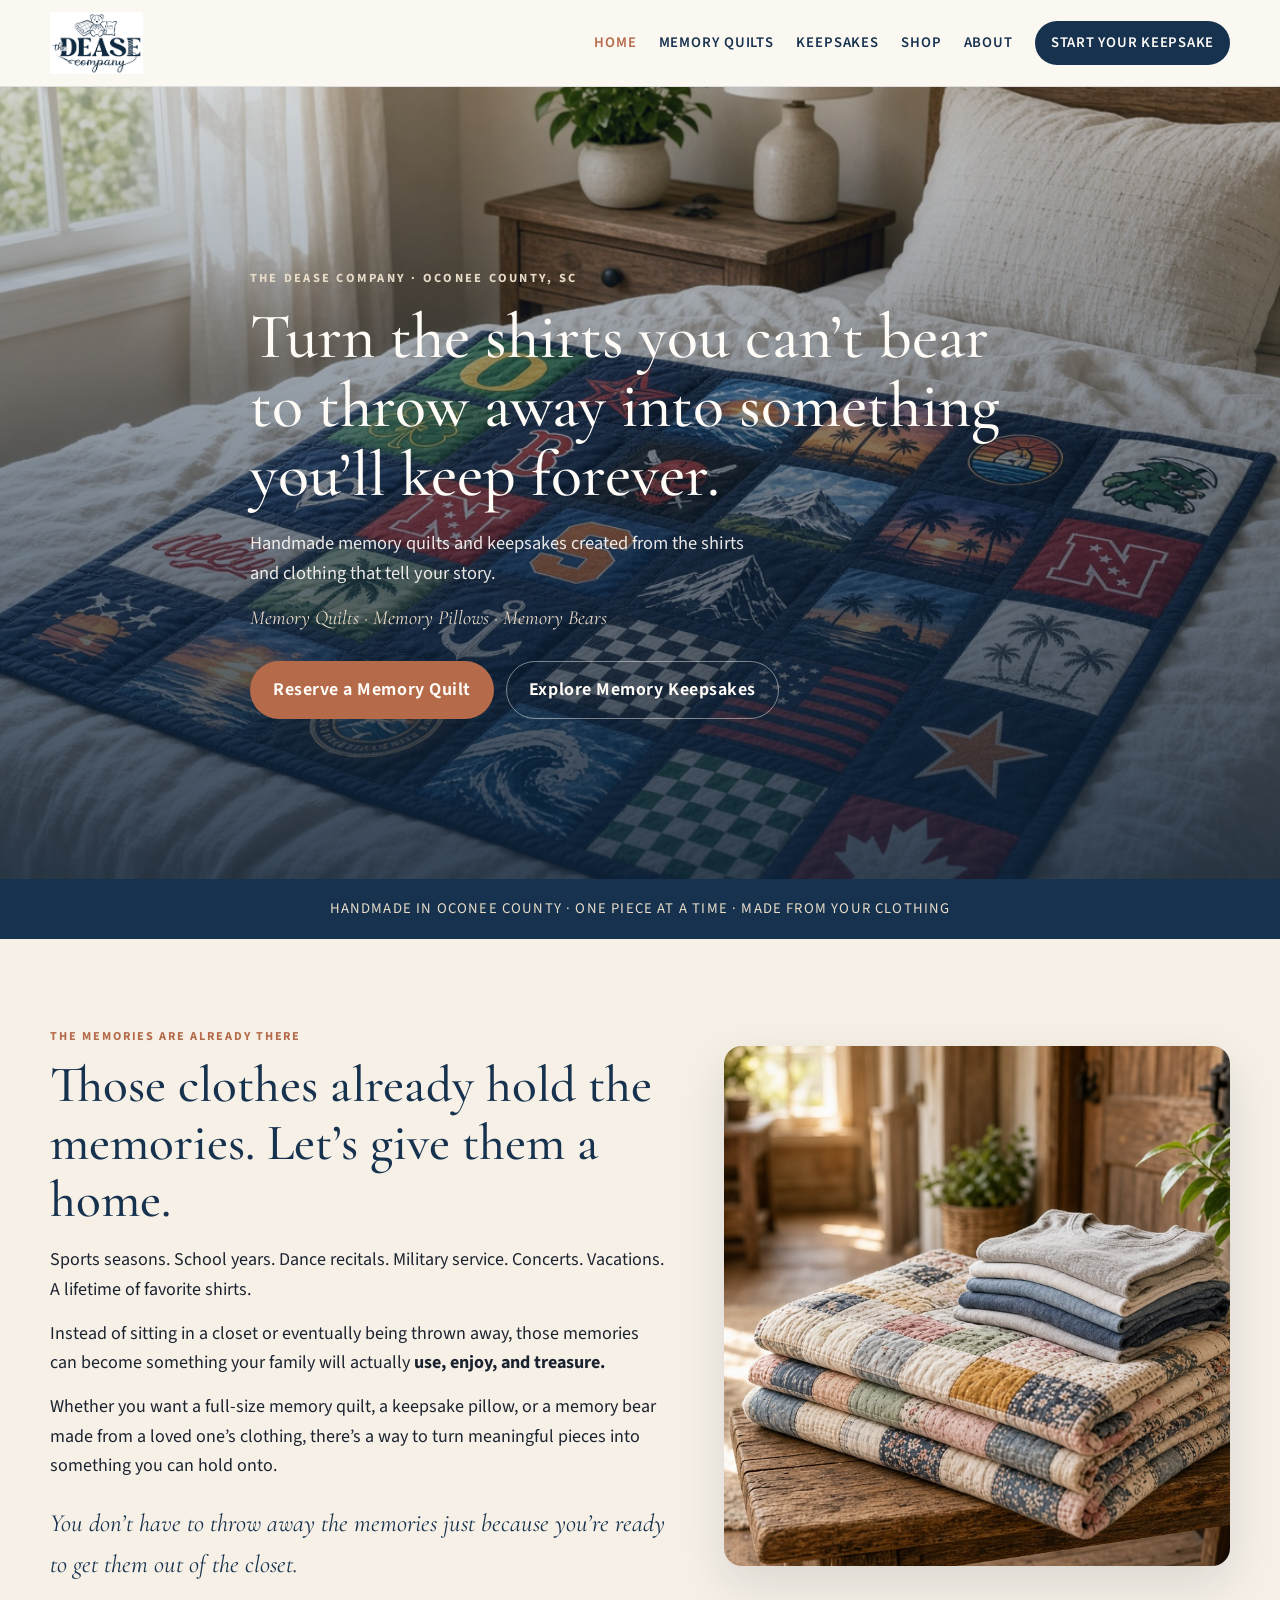
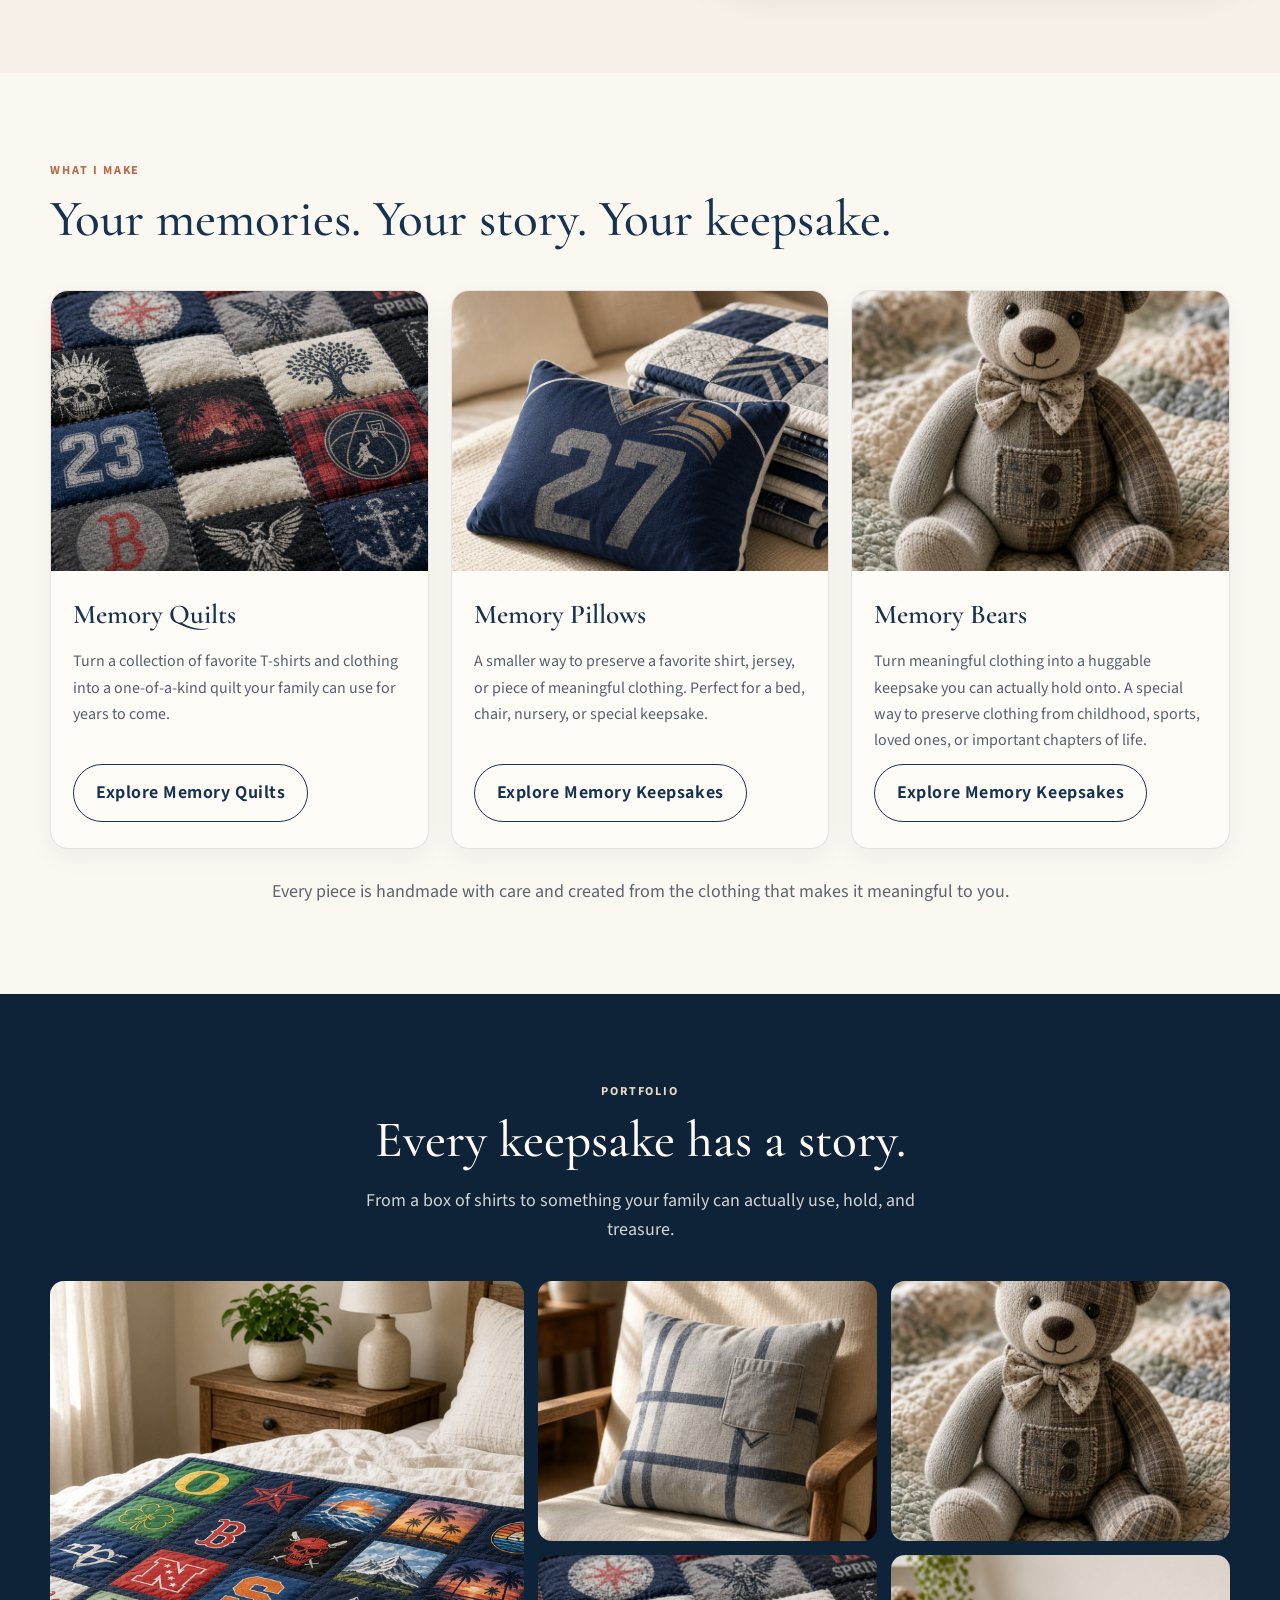
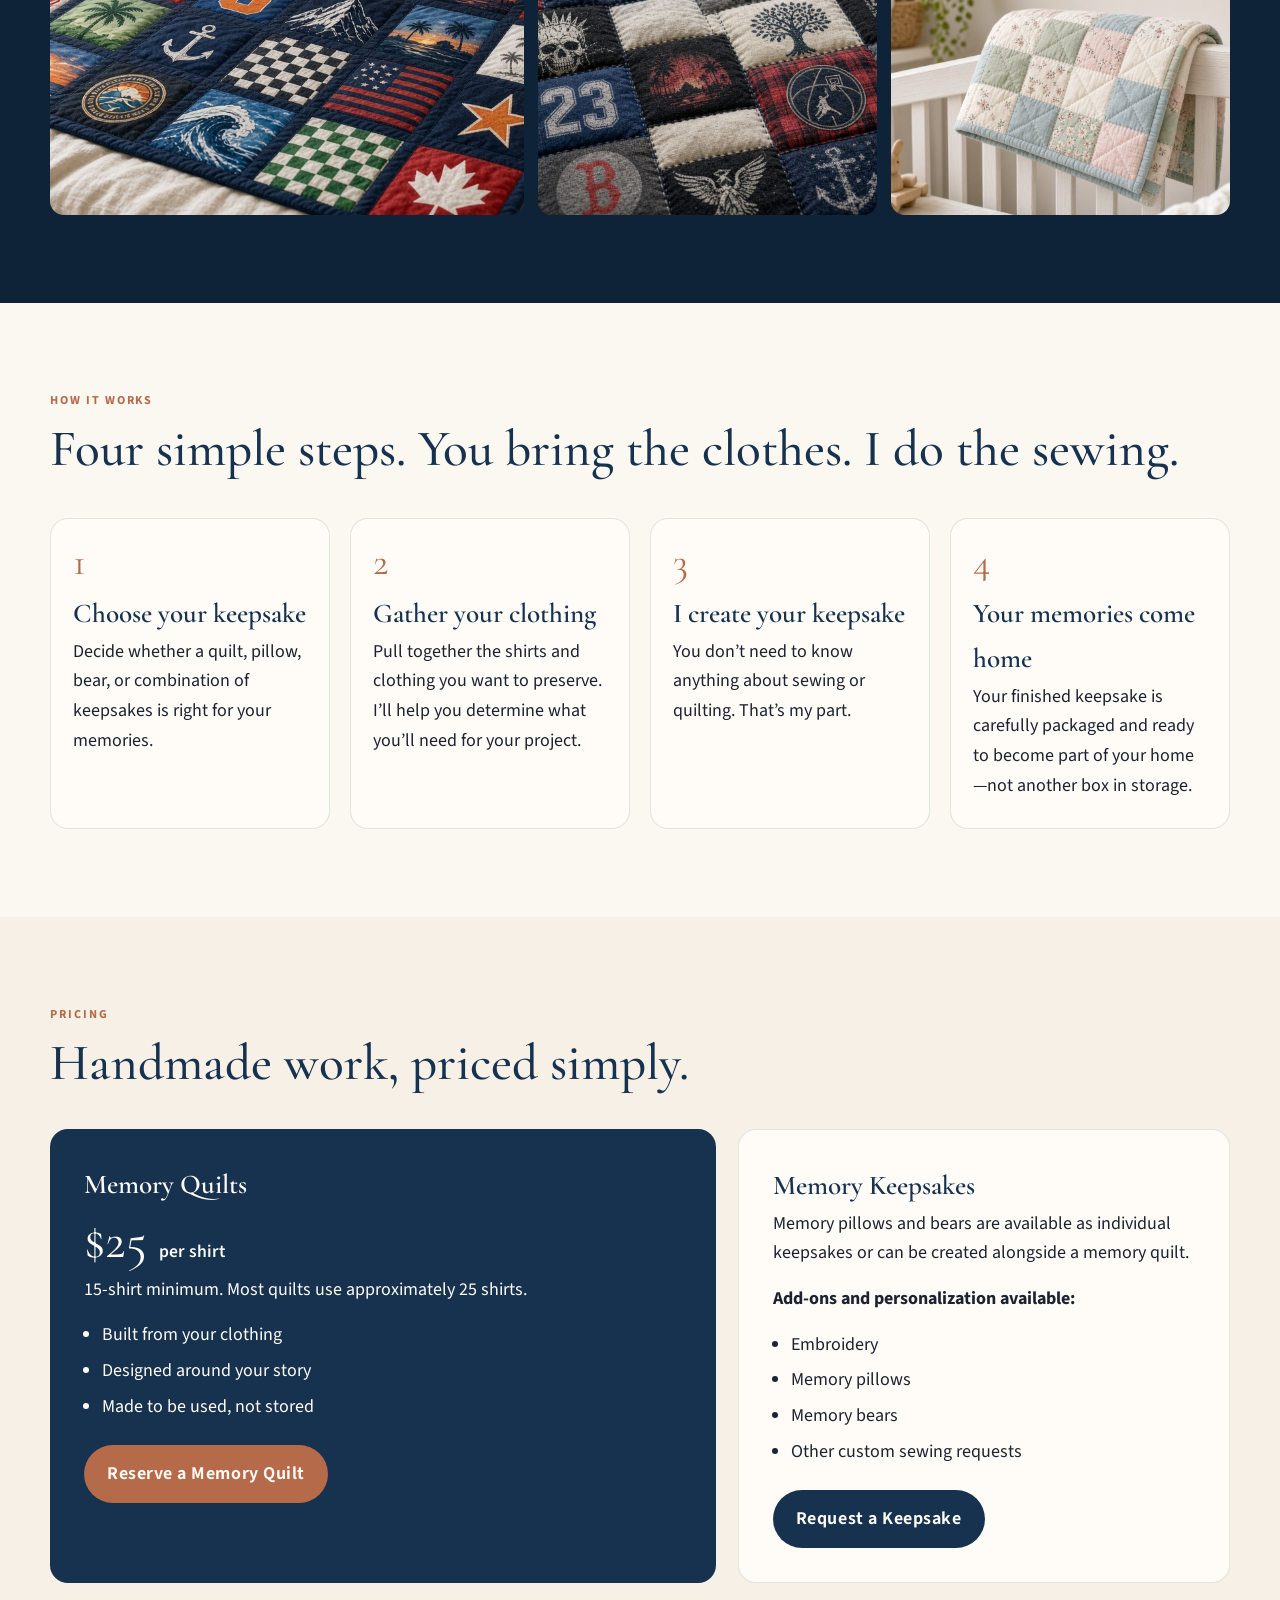
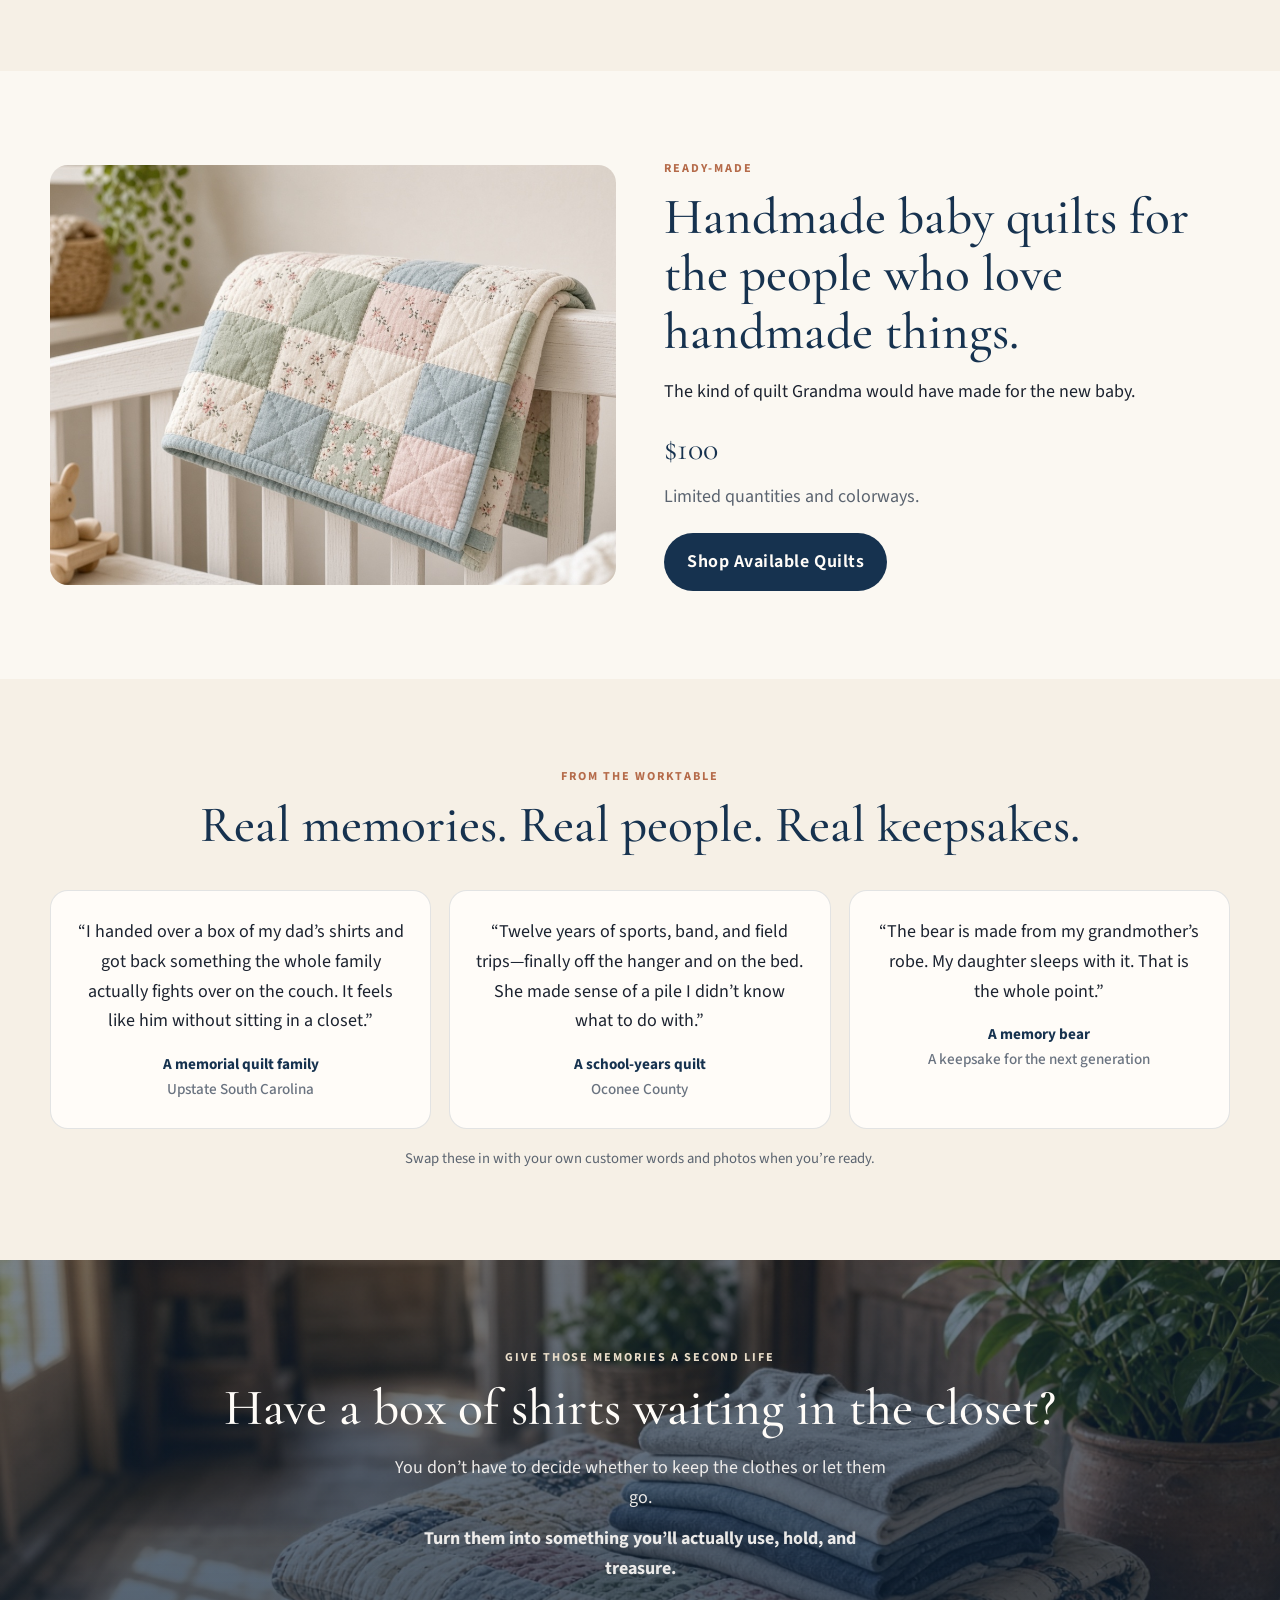
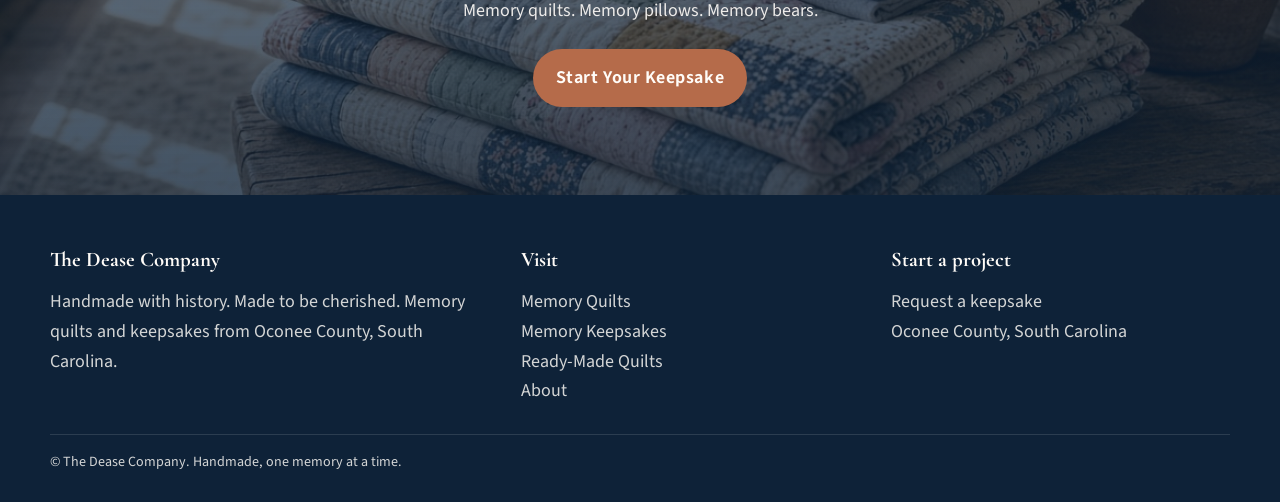
==== the-dease-company/index.html @ 39f9796c "Add files via upload Initial Deployment" ====
<!DOCTYPE html>
<html lang="en">
<head>
  <meta charset="UTF-8">
  <meta name="viewport" content="width=device-width, initial-scale=1.0">
  <title>The Dease Company | Handmade Memory Quilts & Keepsakes</title>
  <meta name="description" content="Handmade memory quilts, pillows, and bears created from the shirts and clothing that tell your story. Oconee County, South Carolina.">
  <link rel="preconnect" href="https://fonts.googleapis.com">
  <link rel="preconnect" href="https://fonts.gstatic.com" crossorigin>
  <link href="https://fonts.googleapis.com/css2?family=Cormorant+Garamond:ital,wght@0,500;0,600;0,700;1,500;1,600&family=Great+Vibes&family=Source+Sans+3:wght@400;500;600;700&display=swap" rel="stylesheet">
  <link rel="stylesheet" href="css/styles.css">
</head>
<body>
  <header class="site-header">
    <div class="header-inner">
      <a class="brand" href="index.html"><img src="images/logo.jpg" alt="The Dease Company"></a>
      <button class="menu-btn" aria-expanded="false" aria-label="Open menu">Menu</button>
      <nav class="nav">
        <a class="active" href="index.html">Home</a>
        <a href="quilts.html">Memory Quilts</a>
        <a href="keepsakes.html">Keepsakes</a>
        <a href="shop.html">Shop</a>
        <a href="about.html">About</a>
        <a class="cta" href="contact.html">Start Your Keepsake</a>
      </nav>
    </div>
  </header>

  <section class="hero">
    <img class="bg" src="images/hero-quilt.jpg" alt="Handmade t-shirt memory quilt on a bed">
    <div class="hero-copy">
      <span class="eyebrow">The Dease Company · Oconee County, SC</span>
      <h1>Turn the shirts you can’t bear to throw away into something you’ll keep forever.</h1>
      <p class="lede">Handmade memory quilts and keepsakes created from the shirts and clothing that tell your story.</p>
      <p class="hero-products">Memory Quilts · Memory Pillows · Memory Bears</p>
      <div class="actions">
        <a class="btn btn-primary" href="quilts.html">Reserve a Memory Quilt</a>
        <a class="btn btn-ghost" href="keepsakes.html">Explore Memory Keepsakes</a>
      </div>
    </div>
  </section>

  <div class="handmade-bar">Handmade in Oconee County · One piece at a time · Made from your clothing</div>

  <section class="hook">
    <div class="wrap hook-grid">
      <div>
        <p class="section-kicker">The memories are already there</p>
        <h2>Those clothes already hold the memories. Let’s give them a home.</h2>
        <p>Sports seasons. School years. Dance recitals. Military service. Concerts. Vacations. A lifetime of favorite shirts.</p>
        <p style="margin-top:14px">Instead of sitting in a closet or eventually being thrown away, those memories can become something your family will actually <strong>use, enjoy, and treasure.</strong></p>
        <p style="margin-top:14px">Whether you want a full-size memory quilt, a keepsake pillow, or a memory bear made from a loved one’s clothing, there’s a way to turn meaningful pieces into something you can hold onto.</p>
        <p class="pull">You don’t have to throw away the memories just because you’re ready to get them out of the closet.</p>
      </div>
      <img src="images/folded-quilts.jpg" alt="Folded handmade quilts with a stack of shirts">
    </div>
  </section>

  <section>
    <div class="wrap">
      <p class="section-kicker">What I make</p>
      <h2>Your memories. Your story. Your keepsake.</h2>
      <div class="products-grid">
        <article class="card">
          <img src="images/quilt-detail.jpg" alt="Close-up of a t-shirt memory quilt">
          <div class="card-body">
            <h3>Memory Quilts</h3>
            <p>Turn a collection of favorite T-shirts and clothing into a one-of-a-kind quilt your family can use for years to come.</p>
            <a class="btn btn-outline" href="quilts.html">Explore Memory Quilts</a>
          </div>
        </article>
        <article class="card">
          <img src="images/jersey-pillow.jpg" alt="Memory pillow made from a jersey">
          <div class="card-body">
            <h3>Memory Pillows</h3>
            <p>A smaller way to preserve a favorite shirt, jersey, or piece of meaningful clothing. Perfect for a bed, chair, nursery, or special keepsake.</p>
            <a class="btn btn-outline" href="keepsakes.html">Explore Memory Keepsakes</a>
          </div>
        </article>
        <article class="card">
          <img src="images/bear.jpg" alt="Handmade memory bear">
          <div class="card-body">
            <h3>Memory Bears</h3>
            <p>Turn meaningful clothing into a huggable keepsake you can actually hold onto. A special way to preserve clothing from childhood, sports, loved ones, or important chapters of life.</p>
            <a class="btn btn-outline" href="keepsakes.html">Explore Memory Keepsakes</a>
          </div>
        </article>
      </div>
      <p class="center muted" style="margin-top:28px">Every piece is handmade with care and created from the clothing that makes it meaningful to you.</p>
    </div>
  </section>

  <section class="portfolio">
    <div class="wrap center">
      <p class="section-kicker">Portfolio</p>
      <h2>Every keepsake has a story.</h2>
      <p class="narrow" style="color:rgba(255,252,248,.82)">From a box of shirts to something your family can actually use, hold, and treasure.</p>
      <div class="masonry">
        <img class="wide" src="images/hero-quilt.jpg" alt="Finished memory quilt">
        <img src="images/pillow.jpg" alt="Memory pillow on a chair">
        <img src="images/bear.jpg" alt="Memory bear">
        <img src="images/quilt-detail.jpg" alt="Quilt stitching detail">
        <img src="images/baby-quilt.jpg" alt="Handmade baby quilt">
      </div>
    </div>
  </section>

  <section>
    <div class="wrap">
      <p class="section-kicker">How it works</p>
      <h2>Four simple steps. You bring the clothes. I do the sewing.</h2>
      <div class="steps">
        <div class="step">
          <div class="step-num">1</div>
          <h3>Choose your keepsake</h3>
          <p>Decide whether a quilt, pillow, bear, or combination of keepsakes is right for your memories.</p>
        </div>
        <div class="step">
          <div class="step-num">2</div>
          <h3>Gather your clothing</h3>
          <p>Pull together the shirts and clothing you want to preserve. I’ll help you determine what you’ll need for your project.</p>
        </div>
        <div class="step">
          <div class="step-num">3</div>
          <h3>I create your keepsake</h3>
          <p>You don’t need to know anything about sewing or quilting. That’s my part.</p>
        </div>
        <div class="step">
          <div class="step-num">4</div>
          <h3>Your memories come home</h3>
          <p>Your finished keepsake is carefully packaged and ready to become part of your home—not another box in storage.</p>
        </div>
      </div>
    </div>
  </section>

  <section class="pricing">
    <div class="wrap">
      <p class="section-kicker">Pricing</p>
      <h2>Handmade work, priced simply.</h2>
      <div class="price-grid">
        <article class="price-card featured">
          <h3>Memory Quilts</h3>
          <p class="amount">$25 <span>per shirt</span></p>
          <p>15-shirt minimum. Most quilts use approximately 25 shirts.</p>
          <ul>
            <li>Built from your clothing</li>
            <li>Designed around your story</li>
            <li>Made to be used, not stored</li>
          </ul>
          <a class="btn btn-primary" href="contact.html">Reserve a Memory Quilt</a>
        </article>
        <article class="price-card">
          <h3>Memory Keepsakes</h3>
          <p>Memory pillows and bears are available as individual keepsakes or can be created alongside a memory quilt.</p>
          <p style="margin-top:16px"><strong>Add-ons and personalization available:</strong></p>
          <ul>
            <li>Embroidery</li>
            <li>Memory pillows</li>
            <li>Memory bears</li>
            <li>Other custom sewing requests</li>
          </ul>
          <a class="btn btn-navy" href="contact.html">Request a Keepsake</a>
        </article>
      </div>
    </div>
  </section>

  <section>
    <div class="wrap shop-teaser">
      <img src="images/baby-quilt.jpg" alt="Ready-made handmade baby quilt">
      <div>
        <p class="section-kicker">Ready-made</p>
        <h2>Handmade baby quilts for the people who love handmade things.</h2>
        <p>The kind of quilt Grandma would have made for the new baby.</p>
        <p class="price-tag" style="margin:16px 0 6px">$100</p>
        <p class="muted">Limited quantities and colorways.</p>
        <div class="actions" style="margin-top:22px">
          <a class="btn btn-navy" href="shop.html">Shop Available Quilts</a>
        </div>
      </div>
    </div>
  </section>

  <section class="hook">
    <div class="wrap center">
      <p class="section-kicker">From the worktable</p>
      <h2>Real memories. Real people. Real keepsakes.</h2>
      <div class="quotes">
        <blockquote class="quote">
          <p>“I handed over a box of my dad’s shirts and got back something the whole family actually fights over on the couch. It feels like him without sitting in a closet.”</p>
          <div class="who">A memorial quilt family<span>Upstate South Carolina</span></div>
        </blockquote>
        <blockquote class="quote">
          <p>“Twelve years of sports, band, and field trips—finally off the hanger and on the bed. She made sense of a pile I didn’t know what to do with.”</p>
          <div class="who">A school-years quilt<span>Oconee County</span></div>
        </blockquote>
        <blockquote class="quote">
          <p>“The bear is made from my grandmother’s robe. My daughter sleeps with it. That is the whole point.”</p>
          <div class="who">A memory bear<span>A keepsake for the next generation</span></div>
        </blockquote>
      </div>
      <p class="muted" style="margin-top:18px;font-size:0.92rem">Swap these in with your own customer words and photos when you’re ready.</p>
    </div>
  </section>

  <section class="final-cta">
    <div class="wrap">
      <p class="section-kicker" style="color:var(--sand)">Give those memories a second life</p>
      <h2>Have a box of shirts waiting in the closet?</h2>
      <p>You don’t have to decide whether to keep the clothes or let them go.</p>
      <p><strong>Turn them into something you’ll actually use, hold, and treasure.</strong></p>
      <p>Memory quilts. Memory pillows. Memory bears.</p>
      <div class="actions" style="justify-content:center;margin-top:24px">
        <a class="btn btn-primary" href="contact.html">Start Your Keepsake</a>
      </div>
    </div>
  </section>

  <footer class="site-footer">
    <div class="wrap footer-grid">
      <div>
        <h4>The Dease Company</h4>
        <p>Handmade with history. Made to be cherished. Memory quilts and keepsakes from Oconee County, South Carolina.</p>
      </div>
      <div>
        <h4>Visit</h4>
        <p><a href="quilts.html">Memory Quilts</a><br>
        <a href="keepsakes.html">Memory Keepsakes</a><br>
        <a href="shop.html">Ready-Made Quilts</a><br>
        <a href="about.html">About</a></p>
      </div>
      <div>
        <h4>Start a project</h4>
        <p><a href="contact.html">Request a keepsake</a><br>Oconee County, South Carolina</p>
      </div>
    </div>
    <div class="wrap legal">© The Dease Company. Handmade, one memory at a time.</div>
  </footer>
  <script src="js/main.js"></script>
</body>
</html>
---- the-dease-company/css/styles.css ----
:root {
  --navy: #16324f;
  --navy-deep: #0e2238;
  --navy-soft: #2a4a6b;
  --ink: #1c2330;
  --cream: #f6f0e6;
  --paper: #fbf8f2;
  --white: #fffcf8;
  --sand: #e8dcc8;
  --clay: #b56b4a;
  --clay-deep: #8f4e34;
  --sage: #6d7f6a;
  --line: rgba(22, 50, 79, 0.12);
  --shadow: 0 18px 50px rgba(14, 34, 56, 0.12);
  --radius: 18px;
  --max: 1180px;
  --header: 86px;
}

* { box-sizing: border-box; margin: 0; padding: 0; }
html { scroll-behavior: smooth; }
body {
  font-family: "Source Sans 3", "Segoe UI", sans-serif;
  color: var(--ink);
  background: var(--paper);
  line-height: 1.65;
  font-size: 18px;
}
img { max-width: 100%; display: block; }
a { color: inherit; text-decoration: none; }
button, input, select, textarea { font: inherit; }

.serif { font-family: "Cormorant Garamond", Georgia, serif; }
.script { font-family: "Great Vibes", cursive; }

.wrap {
  width: min(var(--max), calc(100% - 40px));
  margin-inline: auto;
}

/* Header */
.site-header {
  position: sticky;
  top: 0;
  z-index: 40;
  background: rgba(251, 248, 242, 0.92);
  backdrop-filter: blur(16px);
  border-bottom: 1px solid var(--line);
}
.header-inner {
  width: min(var(--max), calc(100% - 40px));
  margin-inline: auto;
  min-height: var(--header);
  display: flex;
  align-items: center;
  justify-content: space-between;
  gap: 24px;
}
.brand {
  display: flex;
  align-items: center;
  gap: 10px;
  flex-shrink: 0;
}
.brand img {
  height: 62px;
  width: auto;
}
.nav {
  display: flex;
  align-items: center;
  gap: 22px;
}
.nav a {
  font-size: 0.92rem;
  letter-spacing: 0.06em;
  text-transform: uppercase;
  color: var(--navy);
  font-weight: 600;
}
.nav a:hover, .nav a.active { color: var(--clay); }
.nav .cta {
  background: var(--navy);
  color: var(--white) !important;
  padding: 10px 16px;
  border-radius: 999px;
  letter-spacing: 0.05em;
}
.nav .cta:hover { background: var(--clay-deep); color: var(--white) !important; }
.menu-btn {
  display: none;
  background: none;
  border: 1px solid var(--line);
  border-radius: 10px;
  padding: 8px 10px;
  color: var(--navy);
}

/* Hero */
.hero {
  position: relative;
  min-height: min(88vh, 860px);
  display: grid;
  place-items: end stretch;
  overflow: hidden;
  background: var(--navy-deep);
}
.hero img.bg {
  position: absolute;
  inset: 0;
  width: 100%;
  height: 100%;
  object-fit: cover;
  object-position: center 60%;
}
.hero::after {
  content: "";
  position: absolute;
  inset: 0;
  background:
    linear-gradient(180deg, rgba(14,34,56,0.18) 0%, rgba(14,34,56,0.55) 55%, rgba(14,34,56,0.82) 100%);
}
.hero-copy {
  position: relative;
  z-index: 2;
  width: min(var(--max), calc(100% - 40px));
  margin: 0 auto 72px;
  color: var(--white);
  max-width: 780px;
}
.eyebrow {
  display: inline-block;
  letter-spacing: 0.18em;
  text-transform: uppercase;
  font-size: 0.78rem;
  font-weight: 700;
  color: var(--sand);
  margin-bottom: 14px;
}
.hero h1 {
  font-family: "Cormorant Garamond", Georgia, serif;
  font-weight: 500;
  font-size: clamp(2.4rem, 5vw, 4.4rem);
  line-height: 1.08;
  margin-bottom: 18px;
}
.hero p.lede {
  font-size: 1.15rem;
  max-width: 56ch;
  color: rgba(255,252,248,0.9);
  margin-bottom: 14px;
}
.hero-products {
  font-family: "Cormorant Garamond", Georgia, serif;
  font-style: italic;
  font-size: 1.25rem;
  margin: 10px 0 26px;
  color: var(--sand);
}
.actions { display: flex; flex-wrap: wrap; gap: 12px; }

.btn {
  display: inline-flex;
  align-items: center;
  justify-content: center;
  gap: 8px;
  padding: 13px 22px;
  border-radius: 999px;
  border: 1px solid transparent;
  font-weight: 650;
  letter-spacing: 0.03em;
  cursor: pointer;
  transition: 0.2s ease;
}
.btn-primary { background: var(--clay); color: var(--white); }
.btn-primary:hover { background: var(--clay-deep); }
.btn-ghost {
  background: transparent;
  color: var(--white);
  border-color: rgba(255,252,248,0.45);
}
.btn-ghost:hover { background: rgba(255,252,248,0.1); }
.btn-navy { background: var(--navy); color: var(--white); }
.btn-navy:hover { background: var(--navy-deep); }
.btn-outline {
  background: transparent;
  color: var(--navy);
  border-color: var(--navy);
}
.btn-outline:hover { background: var(--navy); color: var(--white); }

/* Sections */
section { padding: 88px 0; }
.section-kicker {
  letter-spacing: 0.16em;
  text-transform: uppercase;
  font-size: 0.76rem;
  font-weight: 700;
  color: var(--clay);
  margin-bottom: 10px;
}
h2 {
  font-family: "Cormorant Garamond", Georgia, serif;
  font-size: clamp(2rem, 4vw, 3.2rem);
  font-weight: 500;
  line-height: 1.12;
  color: var(--navy);
  margin-bottom: 16px;
}
h3 {
  font-family: "Cormorant Garamond", Georgia, serif;
  font-size: 1.7rem;
  font-weight: 600;
  color: var(--navy);
}
.muted { color: #5b6470; }
.center { text-align: center; }
.center p, .center h2 { margin-inline: auto; }
.narrow { max-width: 68ch; }

.hook {
  background: var(--cream);
}
.hook-grid {
  display: grid;
  grid-template-columns: 1.1fr 0.9fr;
  gap: 56px;
  align-items: center;
}
.hook img {
  width: 100%;
  height: 520px;
  object-fit: cover;
  border-radius: var(--radius);
  box-shadow: var(--shadow);
}
.pull {
  font-family: "Cormorant Garamond", Georgia, serif;
  font-size: 1.55rem;
  font-style: italic;
  color: var(--navy);
  margin-top: 22px;
}

/* Product cards */
.products-grid {
  display: grid;
  grid-template-columns: repeat(3, 1fr);
  gap: 22px;
  margin-top: 42px;
}
.card {
  background: var(--white);
  border: 1px solid var(--line);
  border-radius: var(--radius);
  overflow: hidden;
  box-shadow: 0 8px 24px rgba(14,34,56,0.05);
  display: flex;
  flex-direction: column;
}
.card img {
  width: 100%;
  height: 280px;
  object-fit: cover;
}
.card-body { padding: 22px 22px 26px; display: flex; flex-direction: column; gap: 10px; flex: 1; }
.card-body p { color: #53606e; font-size: 1rem; }
.card-body .btn { margin-top: auto; align-self: flex-start; }

/* Portfolio */
.portfolio { background: var(--navy-deep); color: var(--white); }
.portfolio h2, .portfolio .section-kicker { color: var(--sand); }
.portfolio h2 { color: var(--white); }
.masonry {
  display: grid;
  grid-template-columns: 1.4fr 1fr 1fr;
  grid-template-rows: 260px 260px;
  gap: 14px;
  margin-top: 36px;
}
.masonry img {
  width: 100%;
  height: 100%;
  object-fit: cover;
  border-radius: 14px;
}
.masonry .wide { grid-row: 1 / span 2; }

/* How it works */
.steps {
  display: grid;
  grid-template-columns: repeat(4, 1fr);
  gap: 20px;
  margin-top: 40px;
}
.step {
  padding: 24px 22px 28px;
  background: var(--white);
  border-radius: var(--radius);
  border: 1px solid var(--line);
}
.step-num {
  font-family: "Cormorant Garamond", Georgia, serif;
  font-size: 2.4rem;
  color: var(--clay);
  line-height: 1;
  margin-bottom: 10px;
}

/* Pricing */
.pricing { background: var(--cream); }
.price-grid {
  display: grid;
  grid-template-columns: 1.15fr 0.85fr;
  gap: 22px;
  margin-top: 36px;
}
.price-card {
  background: var(--white);
  border-radius: var(--radius);
  padding: 34px;
  border: 1px solid var(--line);
}
.price-card.featured {
  background: var(--navy);
  color: var(--white);
  border: none;
}
.price-card.featured h3, .price-card.featured .amount { color: var(--white); }
.amount {
  font-family: "Cormorant Garamond", Georgia, serif;
  font-size: 3.2rem;
  color: var(--navy);
  line-height: 1;
  margin: 8px 0;
}
.amount span { font-size: 1.1rem; font-family: "Source Sans 3", sans-serif; font-weight: 600; }
.price-card ul { margin: 16px 0 24px; padding-left: 18px; color: inherit; }
.price-card li { margin: 6px 0; }

/* Shop teaser */
.shop-teaser {
  display: grid;
  grid-template-columns: 1fr 1fr;
  gap: 48px;
  align-items: center;
}
.shop-teaser img {
  height: 420px;
  width: 100%;
  object-fit: cover;
  border-radius: var(--radius);
}

/* About */
.split {
  display: grid;
  grid-template-columns: 0.9fr 1.1fr;
  gap: 48px;
  align-items: start;
}
.split img {
  width: 100%;
  height: 560px;
  object-fit: cover;
  border-radius: var(--radius);
}
.quote-block {
  margin: 28px 0;
  padding: 22px 24px;
  border-left: 3px solid var(--clay);
  background: var(--cream);
  font-family: "Cormorant Garamond", Georgia, serif;
  font-size: 1.5rem;
  font-style: italic;
  color: var(--navy);
}

/* Testimonials */
.quotes {
  display: grid;
  grid-template-columns: repeat(3, 1fr);
  gap: 18px;
  margin-top: 36px;
}
.quote {
  background: var(--white);
  border-radius: var(--radius);
  padding: 26px;
  border: 1px solid var(--line);
}
.quote p { margin-bottom: 16px; }
.who { font-weight: 700; color: var(--navy); font-size: 0.95rem; }
.who span { display: block; font-weight: 500; color: #6a7380; }

/* Final CTA */
.final-cta {
  background:
    linear-gradient(180deg, rgba(14,34,56,0.55), rgba(14,34,56,0.78)),
    url("../images/folded-quilts.jpg") center/cover;
  color: var(--white);
  text-align: center;
}
.final-cta h2 { color: var(--white); }
.final-cta p { max-width: 56ch; margin: 0 auto 12px; color: rgba(255,252,248,0.9); }

/* Footer */
.site-footer {
  background: var(--navy-deep);
  color: rgba(255,252,248,0.82);
  padding: 48px 0 28px;
}
.footer-grid {
  display: grid;
  grid-template-columns: 1.3fr 1fr 1fr;
  gap: 30px;
  margin-bottom: 28px;
}
.site-footer h4 {
  font-family: "Cormorant Garamond", Georgia, serif;
  color: var(--white);
  font-size: 1.3rem;
  margin-bottom: 10px;
}
.site-footer a:hover { color: var(--sand); }
.legal {
  border-top: 1px solid rgba(255,252,248,0.12);
  padding-top: 16px;
  font-size: 0.88rem;
}

/* Page hero */
.page-hero {
  padding: 72px 0 40px;
  background: var(--cream);
}
.page-hero h1 {
  font-family: "Cormorant Garamond", Georgia, serif;
  font-size: clamp(2.4rem, 5vw, 4rem);
  color: var(--navy);
  line-height: 1.08;
}

/* Forms */
form {
  display: grid;
  gap: 14px;
  background: var(--white);
  border: 1px solid var(--line);
  border-radius: var(--radius);
  padding: 28px;
}
label { font-size: 0.88rem; font-weight: 700; color: var(--navy); display: grid; gap: 6px; }
input, select, textarea {
  border: 1px solid var(--line);
  border-radius: 10px;
  padding: 12px 12px;
  background: var(--paper);
}
textarea { min-height: 140px; resize: vertical; }
.form-row { display: grid; grid-template-columns: 1fr 1fr; gap: 14px; }
.form-note { font-size: 0.92rem; color: #5b6470; }
.success {
  display: none;
  background: #e8f0e6;
  border: 1px solid #b7cbb3;
  color: #2d4a2b;
  padding: 16px 18px;
  border-radius: 12px;
}

/* Shop grid */
.two-col {
  display: grid;
  grid-template-columns: 1fr 1fr;
  gap: 40px;
  align-items: start;
}
.shop-grid {
  display: grid;
  grid-template-columns: repeat(2, 1fr);
  gap: 24px;
}
.shop-card img { height: 340px; object-fit: cover; }
.price-tag {
  font-family: "Cormorant Garamond", Georgia, serif;
  font-size: 2rem;
  color: var(--navy);
}

.handmade-bar {
  display: flex;
  flex-wrap: wrap;
  gap: 18px 28px;
  justify-content: center;
  padding: 18px 20px;
  background: var(--navy);
  color: var(--sand);
  font-size: 0.92rem;
  letter-spacing: 0.08em;
  text-transform: uppercase;
}

@media (max-width: 960px) {
  .hook-grid, .price-grid, .shop-teaser, .split, .footer-grid, .shop-grid, .two-col {
    grid-template-columns: 1fr;
  }
  .products-grid, .steps, .quotes { grid-template-columns: 1fr; }
  .masonry {
    grid-template-columns: 1fr 1fr;
    grid-template-rows: 220px 220px 220px;
  }
  .masonry .wide { grid-row: auto; grid-column: 1 / -1; height: 280px; }
  .nav {
    display: none;
    position: absolute;
    top: var(--header);
    left: 0; right: 0;
    background: var(--paper);
    flex-direction: column;
    align-items: flex-start;
    padding: 16px 22px 22px;
    border-bottom: 1px solid var(--line);
    gap: 14px;
  }
  .nav.open { display: flex; }
  .menu-btn { display: block; }
  .hook img, .split img { height: 340px; }
  .form-row { grid-template-columns: 1fr; }
}
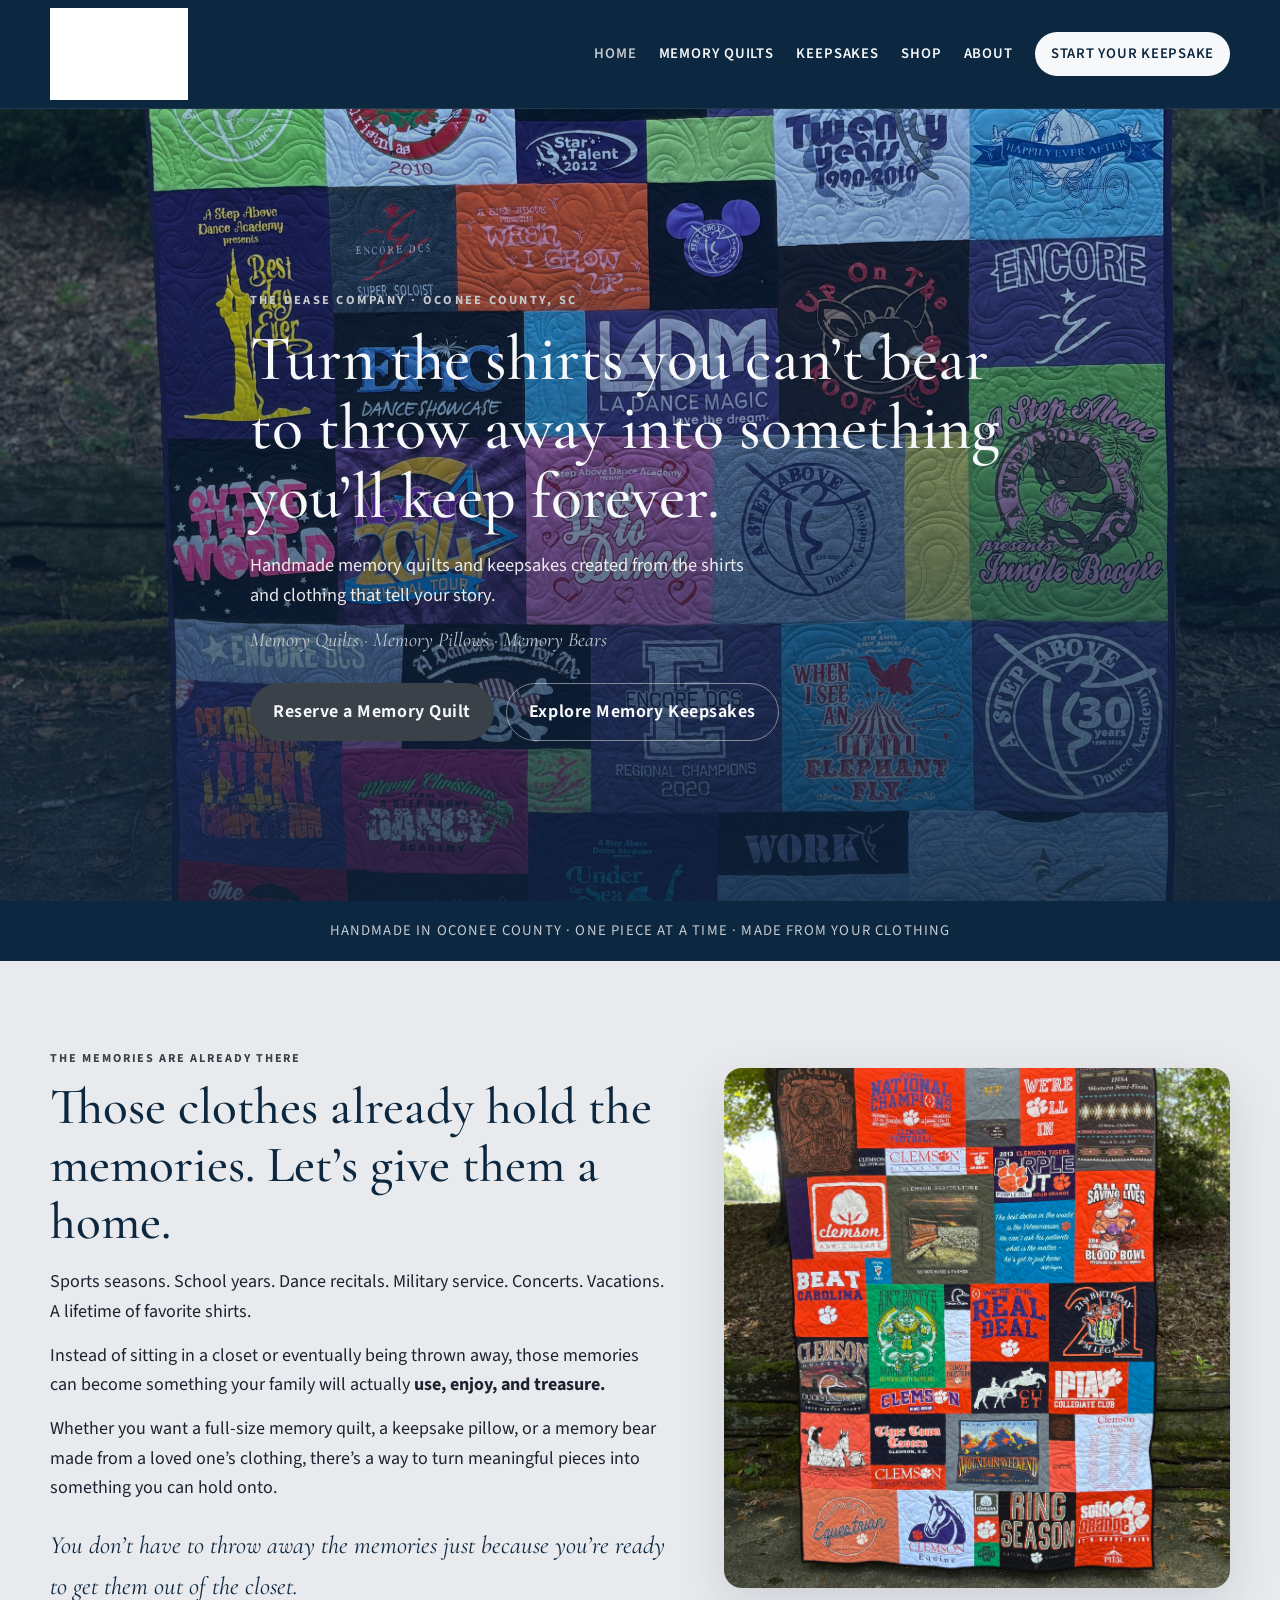
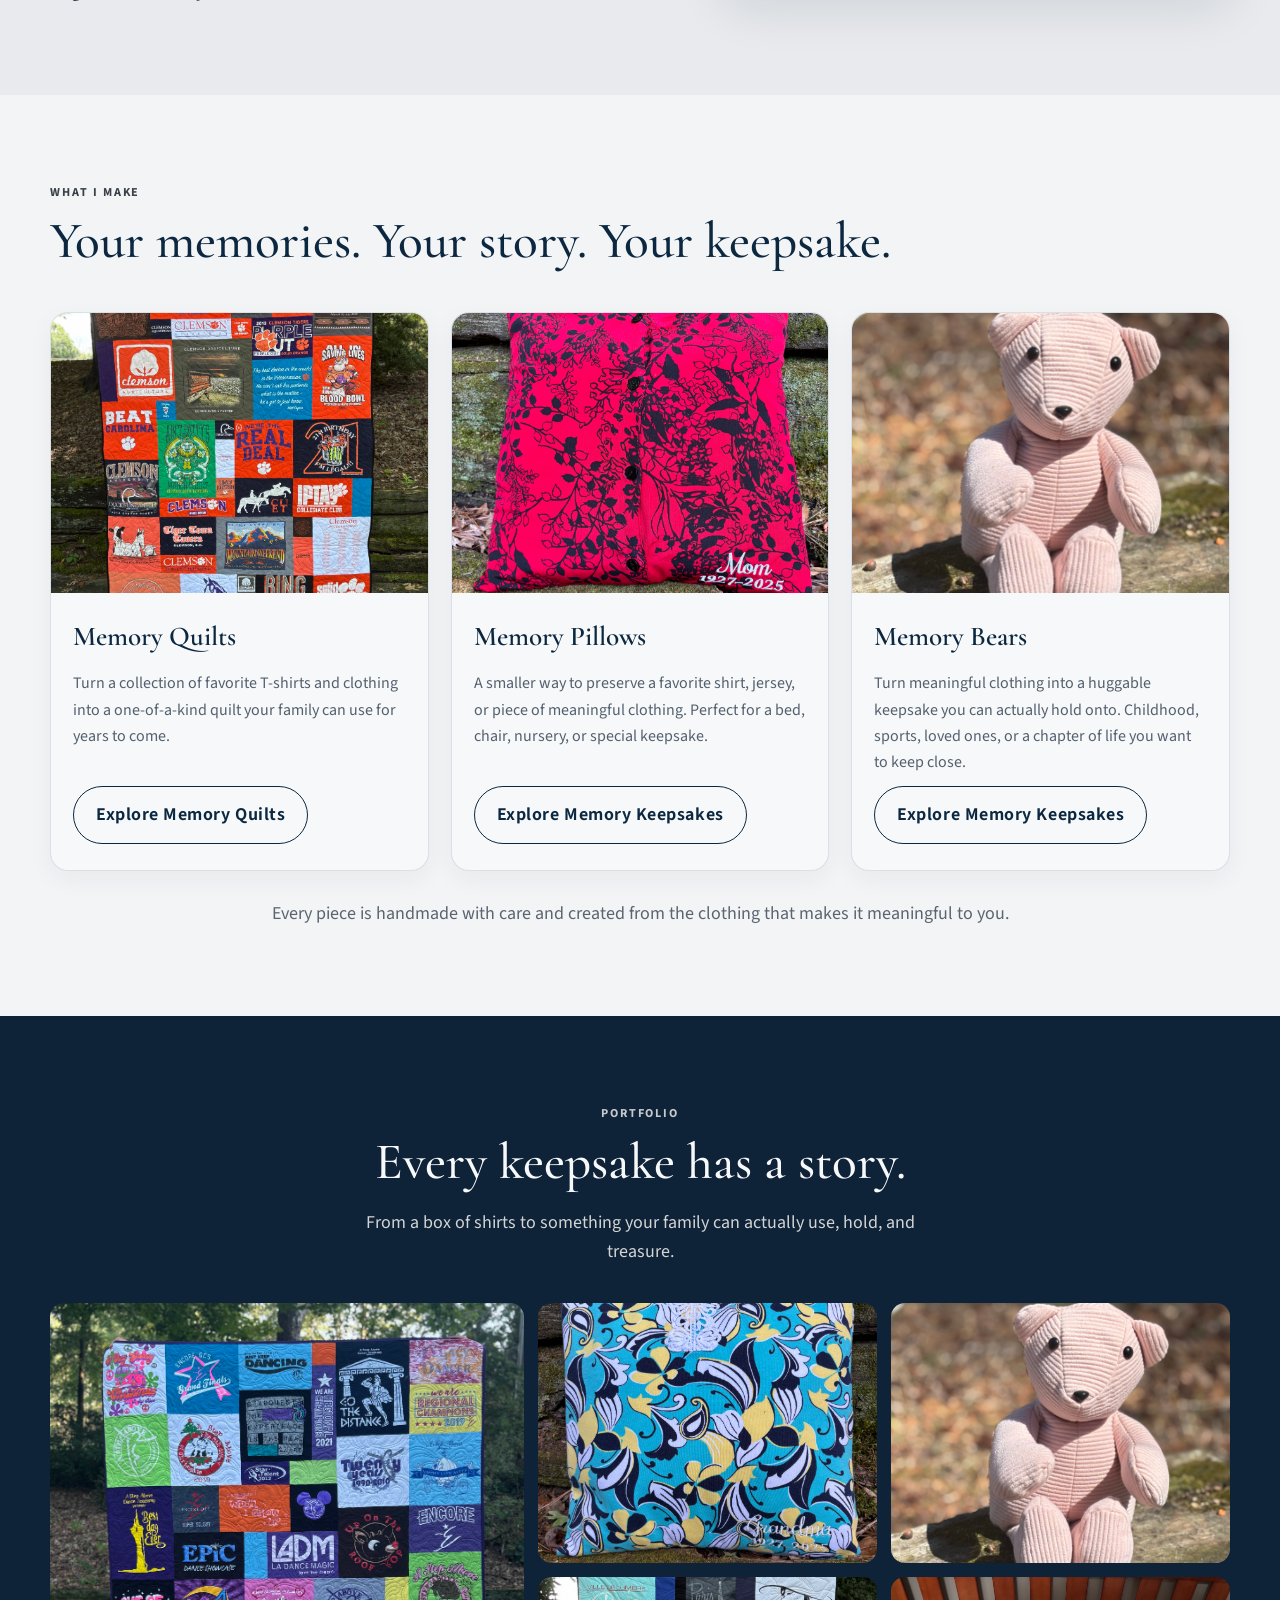
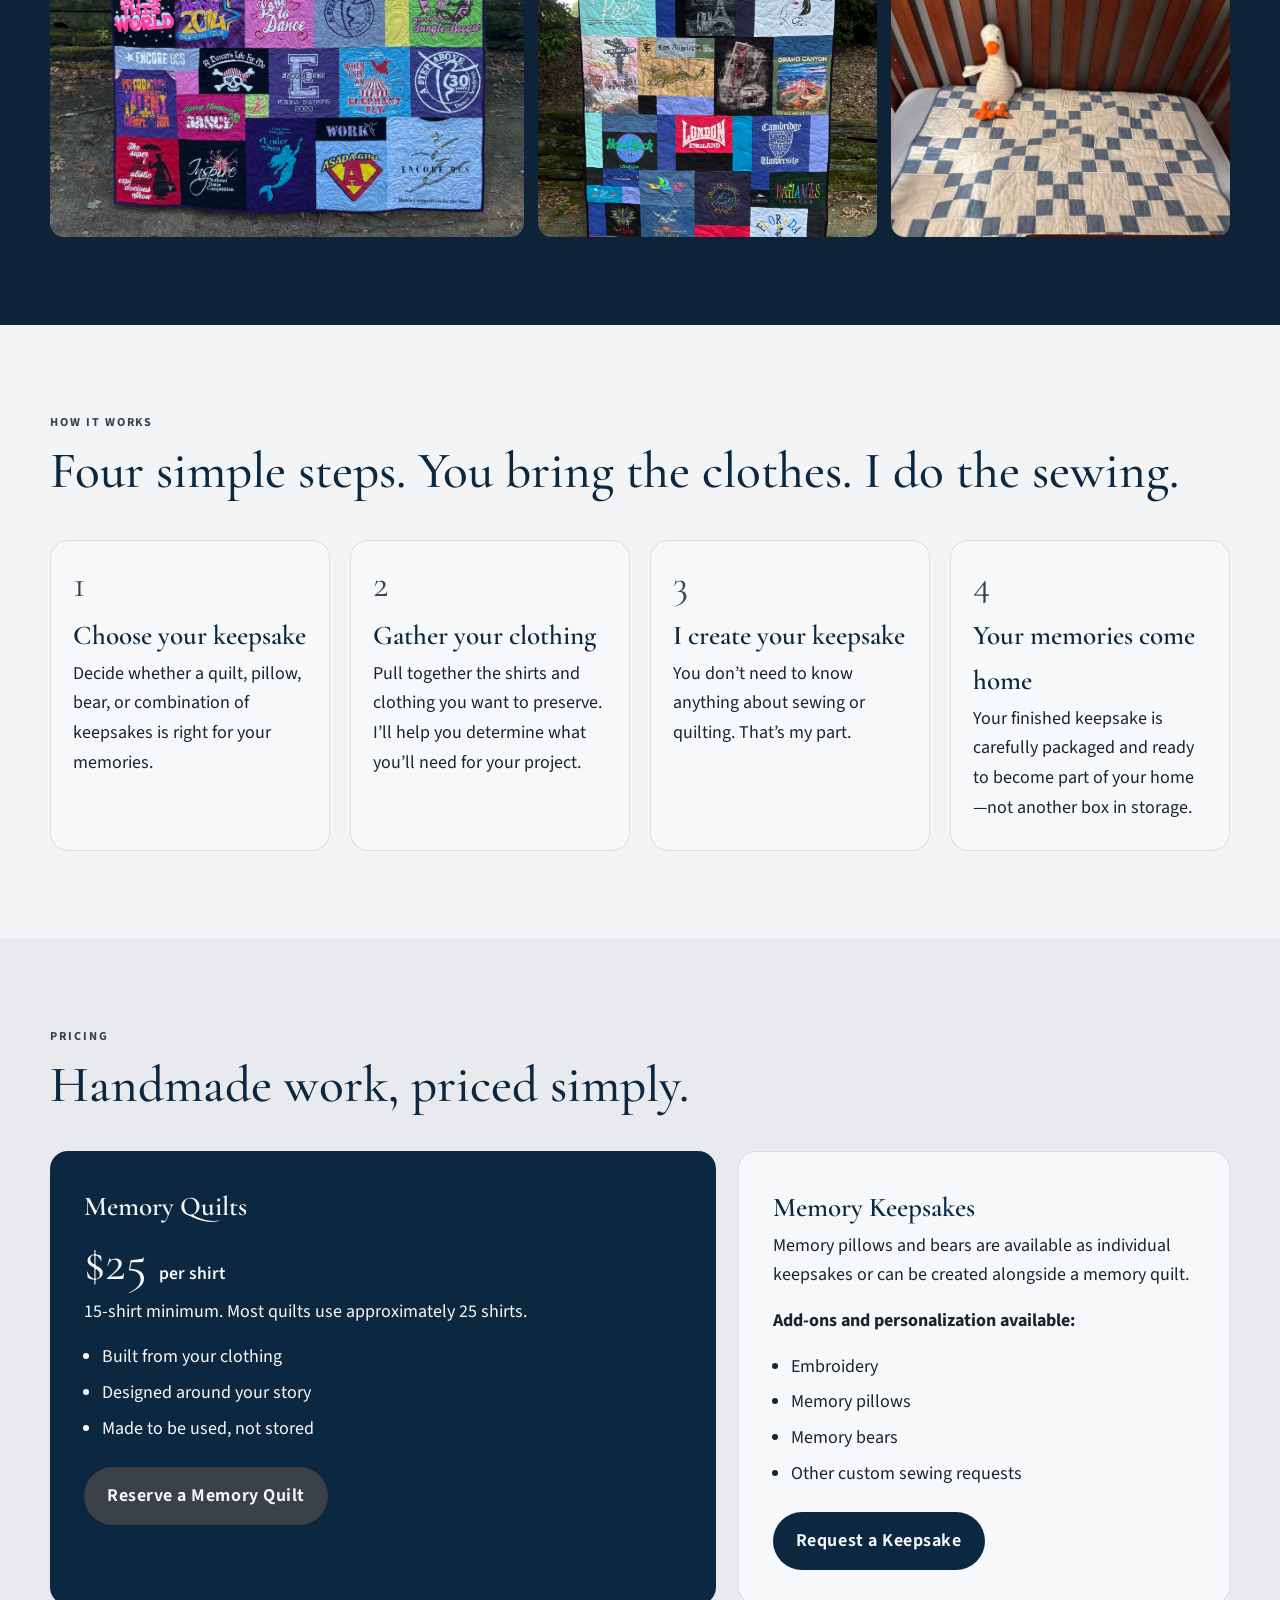
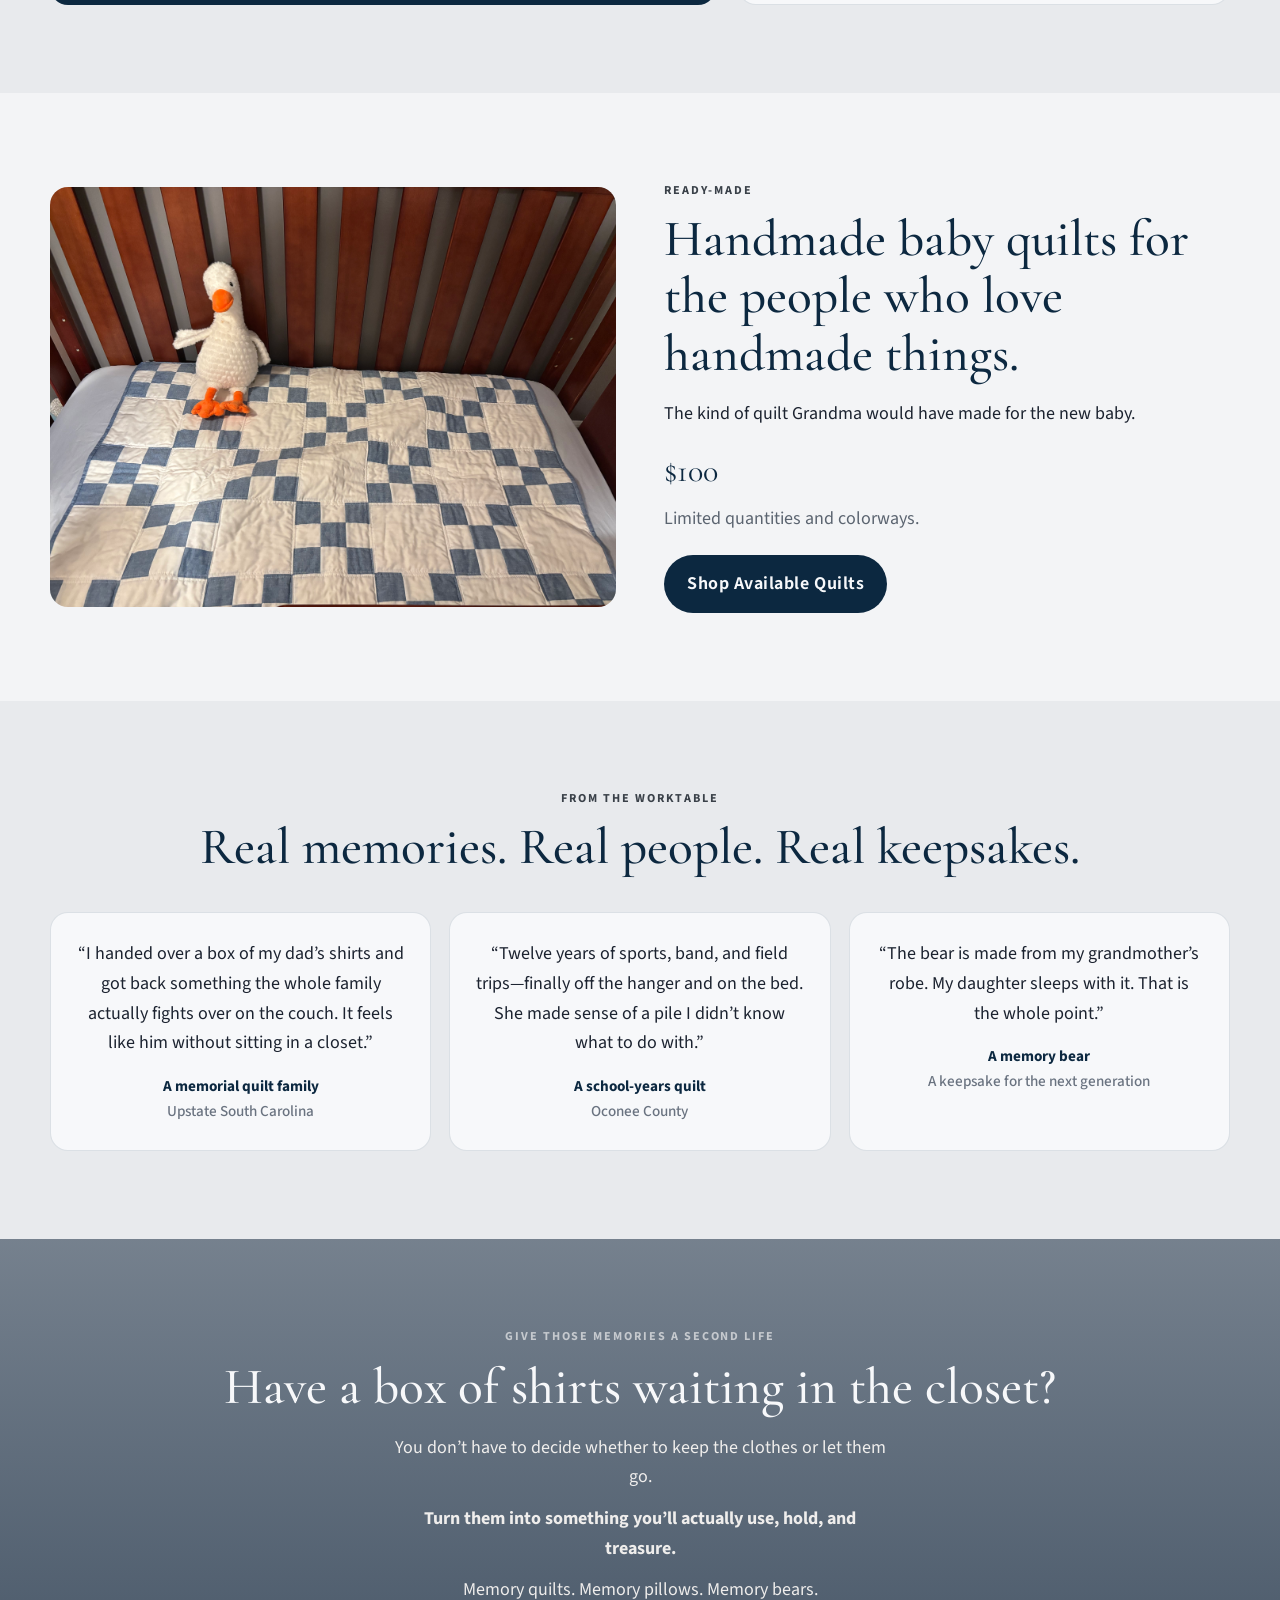
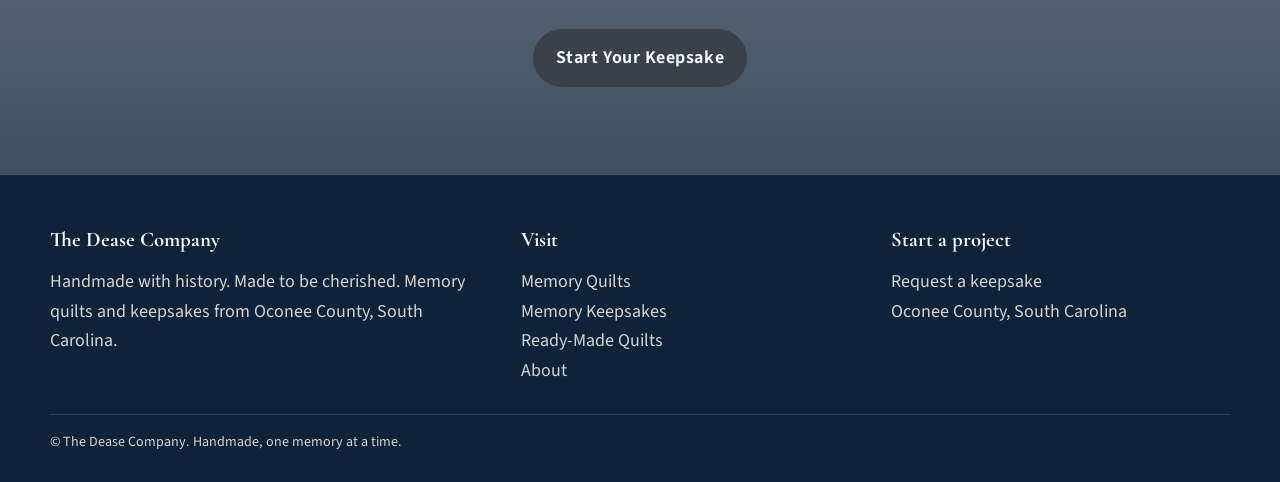
==== commit 4c3aa2a3: "Point homepage images at the real product photos" ====
--- a/the-dease-company/index.html
+++ b/the-dease-company/index.html
@@ -9,6 +9,7 @@
   <link rel="preconnect" href="https://fonts.gstatic.com" crossorigin>
   <link href="https://fonts.googleapis.com/css2?family=Cormorant+Garamond:ital,wght@0,500;0,600;0,700;1,500;1,600&family=Great+Vibes&family=Source+Sans+3:wght@400;500;600;700&display=swap" rel="stylesheet">
   <link rel="stylesheet" href="css/styles.css">
+  <link rel="stylesheet" href="css/mobile.css">
 </head>
 <body>
   <header class="site-header">
@@ -27,7 +28,7 @@
   </header>
 
   <section class="hero">
-    <img class="bg" src="images/hero-quilt.jpg" alt="Handmade t-shirt memory quilt on a bed">
+    <img class="bg" src="images/hero-quilt.jpg" alt="Dance and recital T-shirt memory quilt">
     <div class="hero-copy">
       <span class="eyebrow">The Dease Company · Oconee County, SC</span>
       <h1>Turn the shirts you can’t bear to throw away into something you’ll keep forever.</h1>
@@ -52,7 +53,7 @@
         <p style="margin-top:14px">Whether you want a full-size memory quilt, a keepsake pillow, or a memory bear made from a loved one’s clothing, there’s a way to turn meaningful pieces into something you can hold onto.</p>
         <p class="pull">You don’t have to throw away the memories just because you’re ready to get them out of the closet.</p>
       </div>
-      <img src="images/folded-quilts.jpg" alt="Folded handmade quilts with a stack of shirts">
+      <img src="images/image1.jpg" alt="Clemson T-shirt memory quilt held outdoors">
     </div>
   </section>
 
@@ -62,7 +63,7 @@
       <h2>Your memories. Your story. Your keepsake.</h2>
       <div class="products-grid">
         <article class="card">
-          <img src="images/quilt-detail.jpg" alt="Close-up of a t-shirt memory quilt">
+          <img src="images/image1.jpg" alt="Clemson T-shirt memory quilt">
           <div class="card-body">
             <h3>Memory Quilts</h3>
             <p>Turn a collection of favorite T-shirts and clothing into a one-of-a-kind quilt your family can use for years to come.</p>
@@ -70,7 +71,7 @@
           </div>
         </article>
         <article class="card">
-          <img src="images/jersey-pillow.jpg" alt="Memory pillow made from a jersey">
+          <img src="images/pillow2.jpg" alt="Memorial memory pillow embroidered for Mom">
           <div class="card-body">
             <h3>Memory Pillows</h3>
             <p>A smaller way to preserve a favorite shirt, jersey, or piece of meaningful clothing. Perfect for a bed, chair, nursery, or special keepsake.</p>
@@ -81,7 +82,7 @@
           <img src="images/bear.jpg" alt="Handmade memory bear">
           <div class="card-body">
             <h3>Memory Bears</h3>
-            <p>Turn meaningful clothing into a huggable keepsake you can actually hold onto. A special way to preserve clothing from childhood, sports, loved ones, or important chapters of life.</p>
+            <p>Turn meaningful clothing into a huggable keepsake you can actually hold onto. Childhood, sports, loved ones, or a chapter of life you want to keep close.</p>
             <a class="btn btn-outline" href="keepsakes.html">Explore Memory Keepsakes</a>
           </div>
         </article>
@@ -96,11 +97,11 @@
       <h2>Every keepsake has a story.</h2>
       <p class="narrow" style="color:rgba(255,252,248,.82)">From a box of shirts to something your family can actually use, hold, and treasure.</p>
       <div class="masonry">
-        <img class="wide" src="images/hero-quilt.jpg" alt="Finished memory quilt">
-        <img src="images/pillow.jpg" alt="Memory pillow on a chair">
-        <img src="images/bear.jpg" alt="Memory bear">
-        <img src="images/quilt-detail.jpg" alt="Quilt stitching detail">
-        <img src="images/baby-quilt.jpg" alt="Handmade baby quilt">
+        <img class="wide" src="images/hero-quilt.jpg" alt="Dance and recital T-shirt memory quilt">
+        <img src="images/pillow.jpg" alt="Turquoise floral memory pillow">
+        <img src="images/bear.jpg" alt="Handmade corduroy memory bear">
+        <img src="images/image2.jpg" alt="Travel T-shirt memory quilt">
+        <img src="images/blanket1.jpg" alt="Blue check handmade baby quilt">
       </div>
     </div>
   </section>
@@ -168,7 +169,7 @@
 
   <section>
     <div class="wrap shop-teaser">
-      <img src="images/baby-quilt.jpg" alt="Ready-made handmade baby quilt">
+      <img src="images/blanket1.jpg" alt="Ready-made handmade baby quilt">
       <div>
         <p class="section-kicker">Ready-made</p>
         <h2>Handmade baby quilts for the people who love handmade things.</h2>
@@ -200,7 +201,6 @@
           <div class="who">A memory bear<span>A keepsake for the next generation</span></div>
         </blockquote>
       </div>
-      <p class="muted" style="margin-top:18px;font-size:0.92rem">Swap these in with your own customer words and photos when you’re ready.</p>
     </div>
   </section>
 
--- a/the-dease-company/css/mobile.css
+++ b/the-dease-company/css/mobile.css
@@ -0,0 +1,175 @@
+:root {
+  --header: 108px;
+  --navy: #0C2840;
+  --cream: #e8eaed;
+  --paper: #f3f4f6;
+  --white: #f7f8fa;
+  --sand: #c5c9ce;
+  --clay: #3a4149;
+  --clay-deep: #2c3238;
+}
+
+.site-header {
+  background: #0C2840;
+  border-bottom-color: rgba(255, 255, 255, 0.08);
+}
+
+.brand img {
+  height: 92px;
+  width: auto;
+  filter: brightness(0) invert(1);
+}
+
+.nav a { color: #f7f8fa; }
+.nav a:hover, .nav a.active { color: #c5c9ce; }
+.nav .cta {
+  background: #f7f8fa;
+  color: #0C2840 !important;
+}
+.menu-btn {
+  color: #f7f8fa;
+  border-color: rgba(255, 255, 255, 0.28);
+}
+
+img { height: auto; }
+body { overflow-x: hidden; }
+input, select, textarea { font-size: 16px; }
+.site-header .header-inner { position: relative; }
+
+.menu-btn {
+  min-height: 44px;
+  min-width: 44px;
+  padding: 10px 14px;
+  font-weight: 700;
+  letter-spacing: 0.06em;
+  text-transform: uppercase;
+  font-size: 0.82rem;
+  cursor: pointer;
+}
+
+@media (max-width: 960px) {
+  :root { --header: 88px; }
+  .wrap,
+  .header-inner,
+  .hero-copy {
+    width: min(var(--max), calc(100% - 32px));
+  }
+  section { padding: 64px 0; }
+  .page-hero { padding: 48px 0 28px; }
+  .brand img { height: 72px; }
+  .hook-grid,
+  .price-grid,
+  .shop-teaser,
+  .split,
+  .footer-grid,
+  .shop-grid,
+  .two-col {
+    grid-template-columns: 1fr;
+    gap: 28px;
+  }
+  .products-grid,
+  .quotes { grid-template-columns: 1fr; }
+  .steps { grid-template-columns: 1fr 1fr; }
+  .masonry {
+    grid-template-columns: 1fr 1fr;
+    grid-template-rows: none;
+  }
+  .masonry img { height: 240px; }
+  .masonry .wide {
+    grid-row: auto;
+    grid-column: 1 / -1;
+    height: 300px;
+  }
+  .nav {
+    display: none;
+    position: absolute;
+    top: 100%;
+    left: 50%;
+    transform: translateX(-50%);
+    width: 100vw;
+    background: var(--paper);
+    flex-direction: column;
+    align-items: stretch;
+    padding: 12px 20px 20px;
+    border-bottom: 1px solid var(--line);
+    gap: 4px;
+    box-shadow: 0 16px 30px rgba(14, 34, 56, 0.08);
+  }
+  .nav a {
+    padding: 12px 8px;
+    min-height: 44px;
+    display: flex;
+    align-items: center;
+    color: #0C2840;
+  }
+  .nav a:hover, .nav a.active { color: #3a4149; }
+  .nav .cta {
+    margin-top: 8px;
+    justify-content: center;
+    width: 100%;
+    background: #0C2840;
+    color: #f7f8fa !important;
+  }
+  .nav.open { display: flex; }
+  .menu-btn { display: inline-flex; align-items: center; justify-content: center; }
+  .hook img,
+  .split img,
+  .shop-teaser img { height: 340px; }
+  .form-row { grid-template-columns: 1fr; }
+  .hero { min-height: min(78vh, 720px); }
+  .hero-copy { margin-bottom: 48px; }
+  .price-card { padding: 26px; }
+}
+
+@media (max-width: 680px) {
+  :root { --header: 76px; }
+  body { font-size: 16.5px; }
+  .wrap,
+  .header-inner,
+  .hero-copy {
+    width: min(var(--max), calc(100% - 24px));
+  }
+  .brand img { height: 58px; }
+  section { padding: 48px 0; }
+  .page-hero { padding: 36px 0 20px; }
+  .hero { min-height: 100svh; }
+  .hero-copy {
+    margin: 0 auto 36px;
+    padding-top: 88px;
+  }
+  .hero h1 { font-size: clamp(1.85rem, 8.4vw, 2.6rem); }
+  .actions {
+    flex-direction: column;
+    align-items: stretch;
+  }
+  .actions .btn,
+  .card-body .btn { width: 100%; }
+  .handmade-bar {
+    gap: 8px 16px;
+    padding: 12px 14px;
+    font-size: 0.72rem;
+    letter-spacing: 0.06em;
+    text-align: center;
+  }
+  .hook img,
+  .split img,
+  .shop-teaser img { height: 240px; }
+  .card img,
+  .shop-card img { height: 220px; }
+  .steps { grid-template-columns: 1fr; }
+  .masonry { grid-template-columns: 1fr; }
+  .masonry img,
+  .masonry .wide { height: 220px; }
+  .amount { font-size: 2.4rem; }
+  form { padding: 18px; }
+}
+
+@media (max-width: 400px) {
+  .hero-copy { padding-top: 72px; }
+  .brand img { height: 50px; }
+}
+
+@supports (padding: max(0px)) {
+  .site-header { padding-top: env(safe-area-inset-top); }
+  .site-footer { padding-bottom: max(28px, env(safe-area-inset-bottom)); }
+}
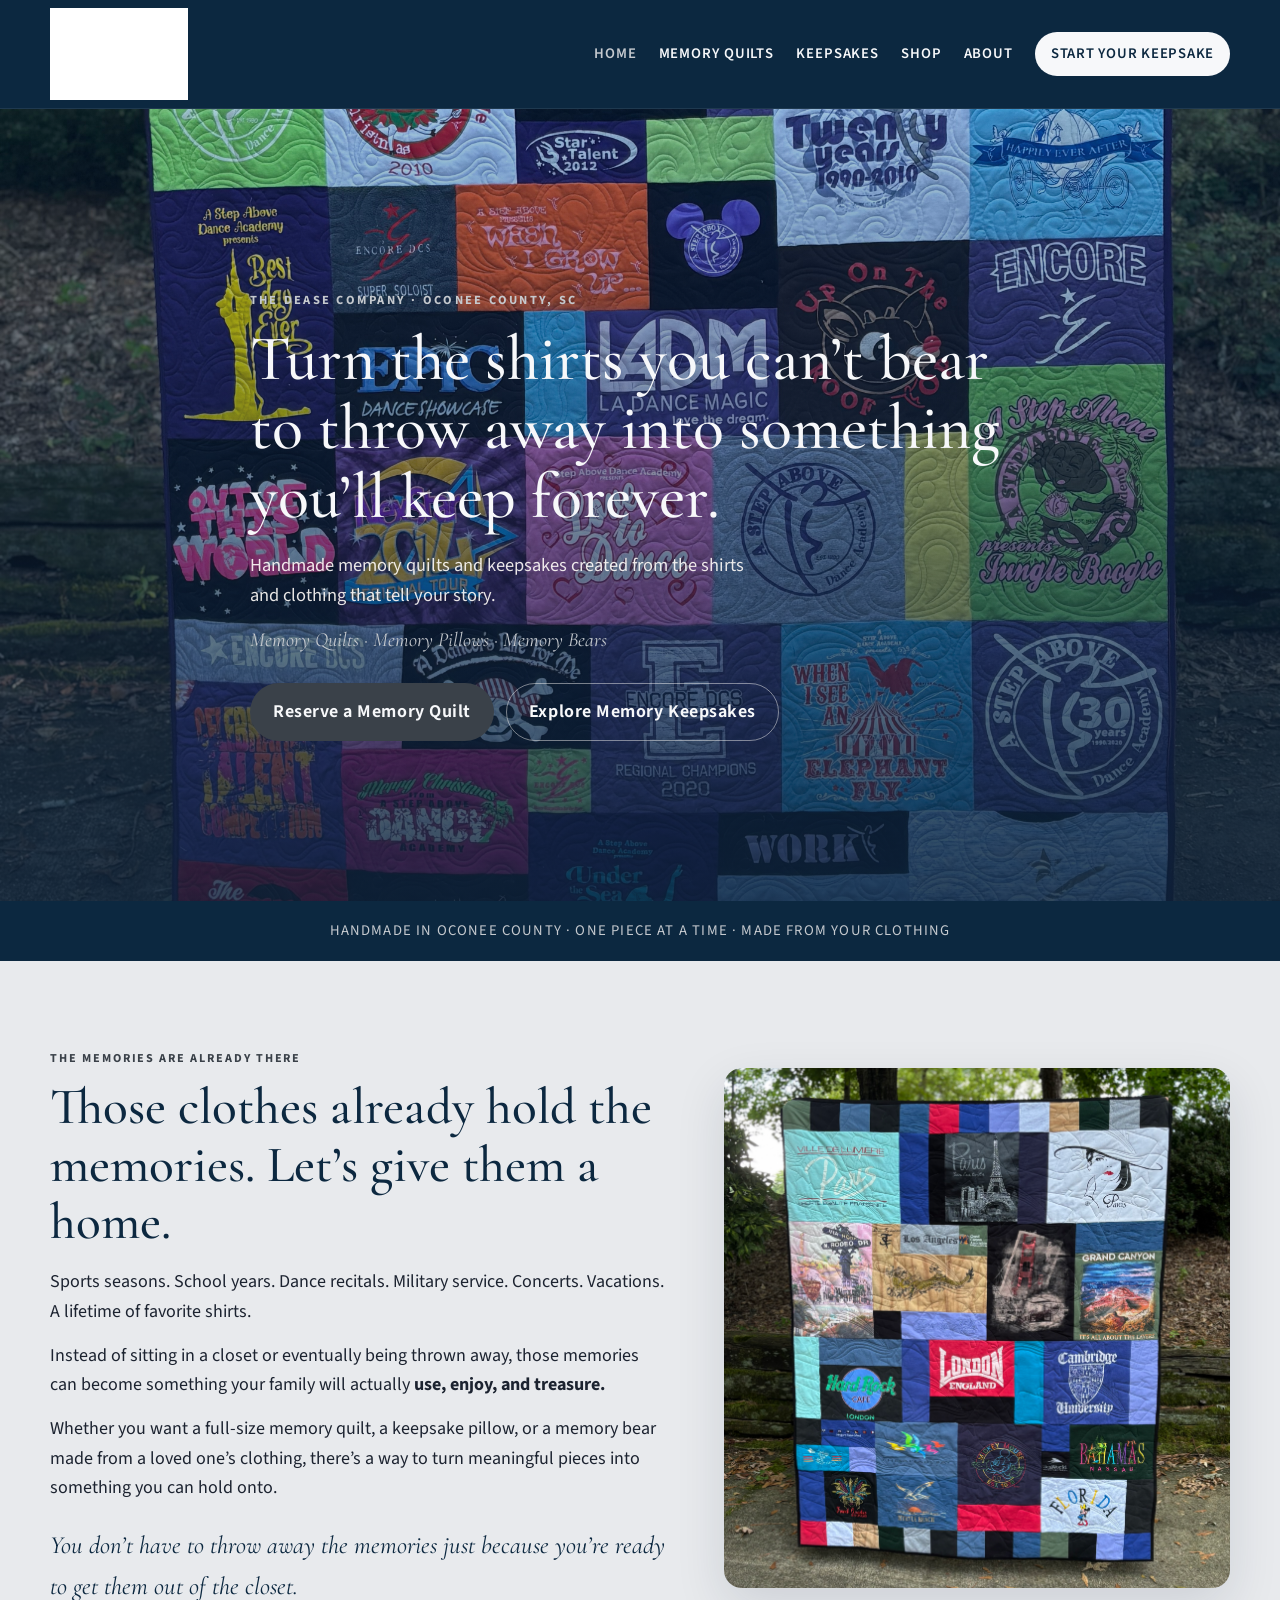
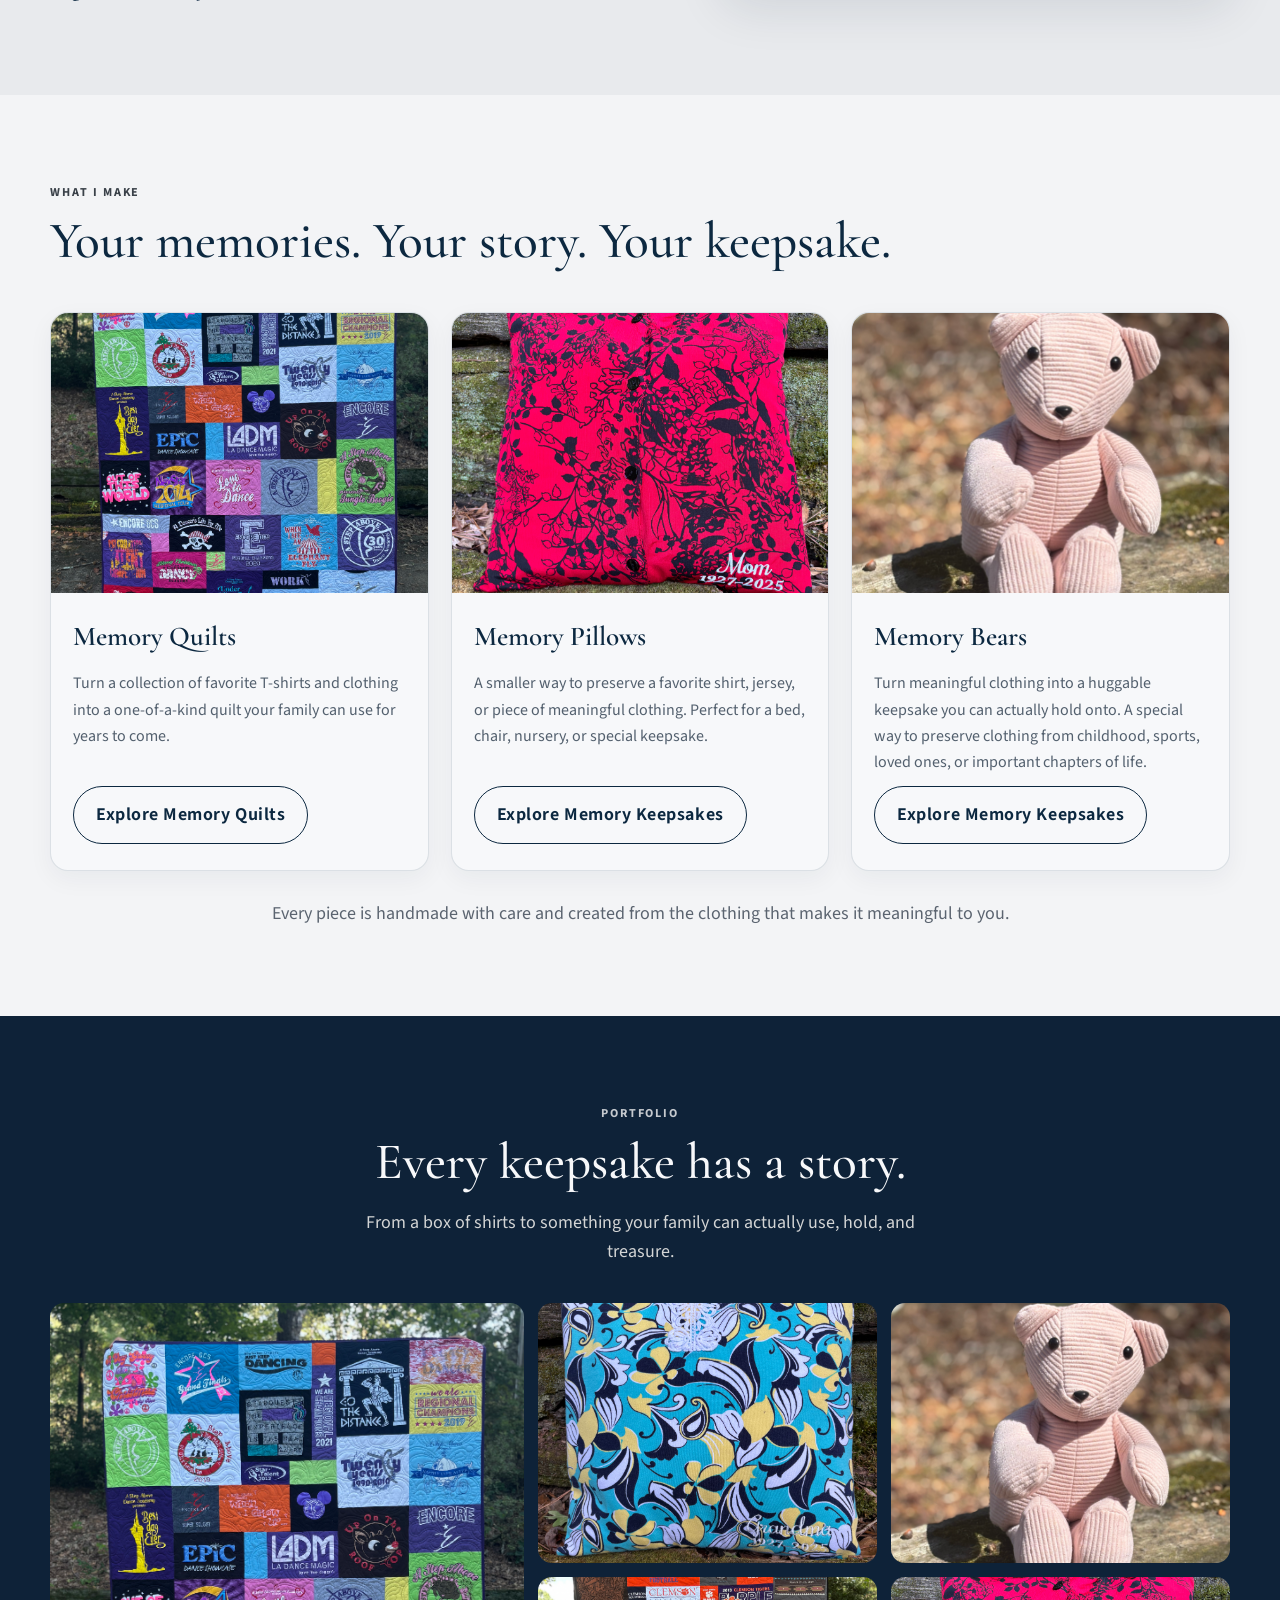
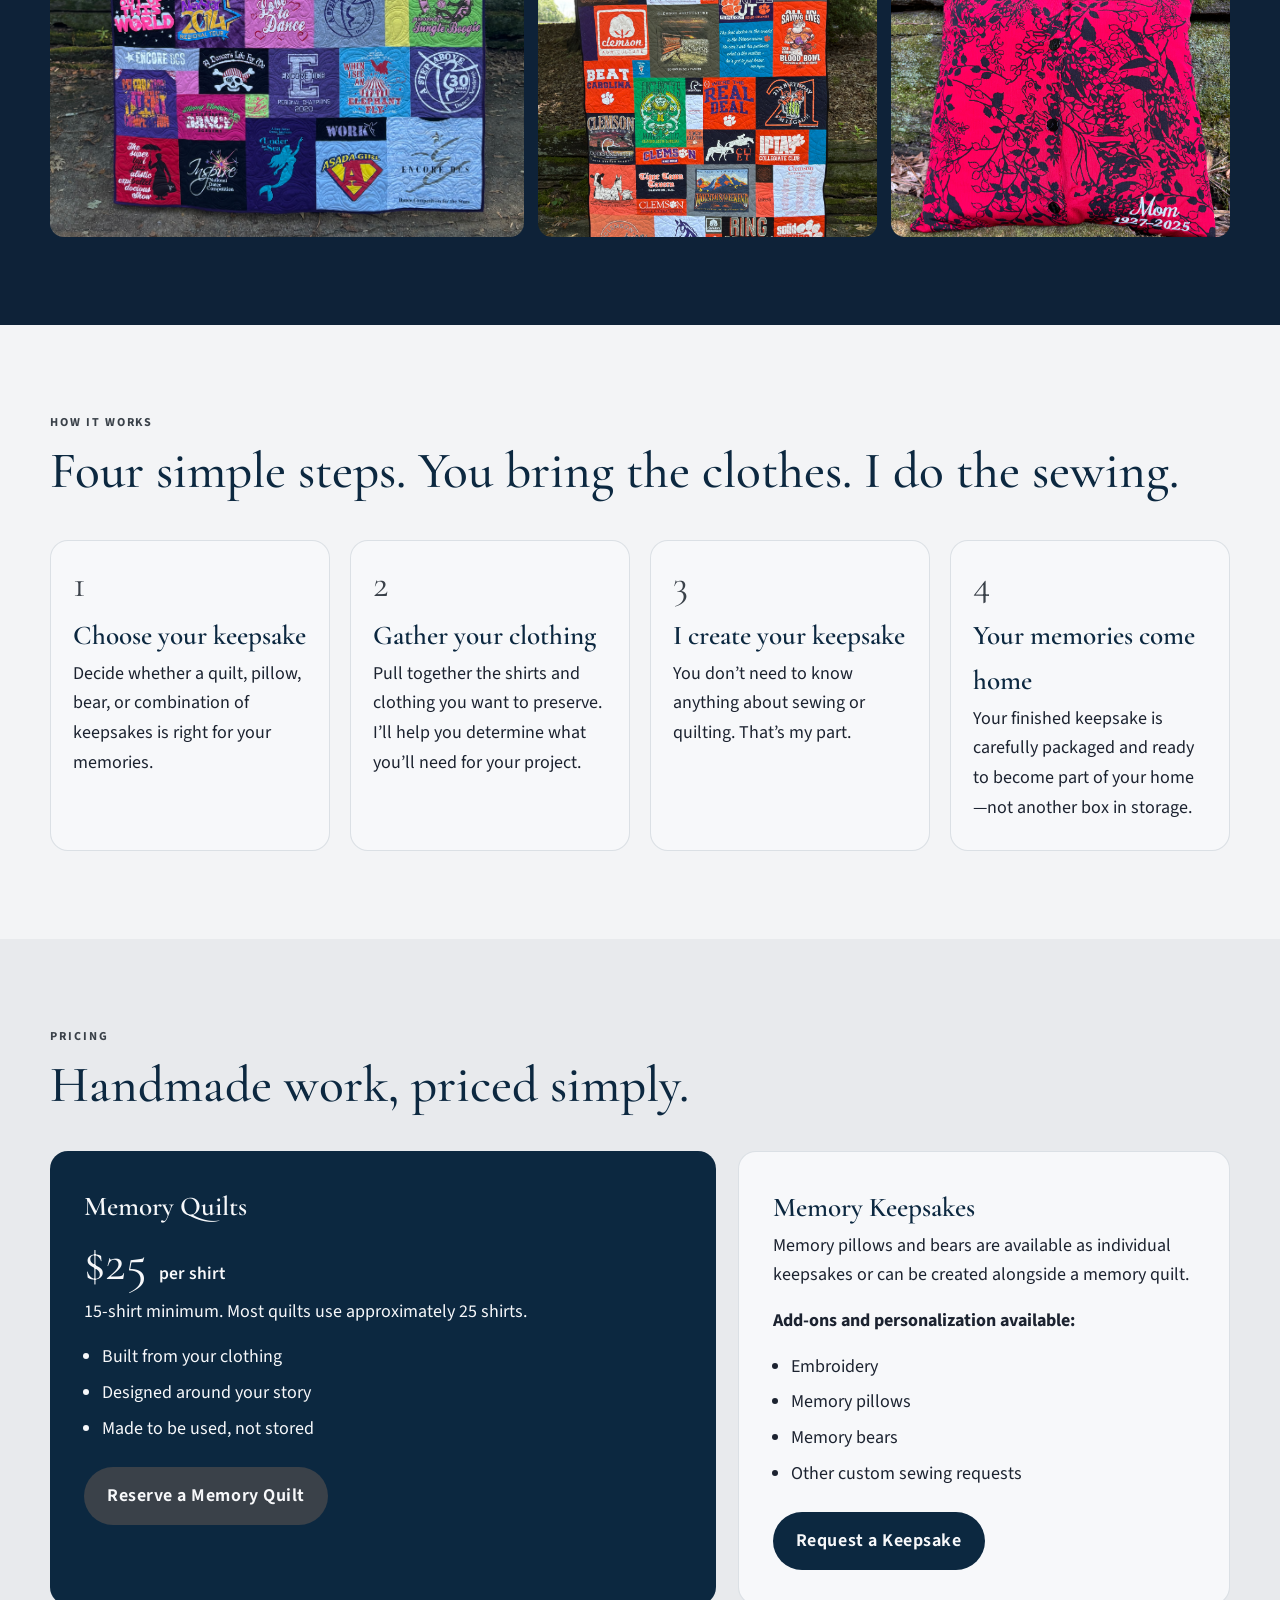
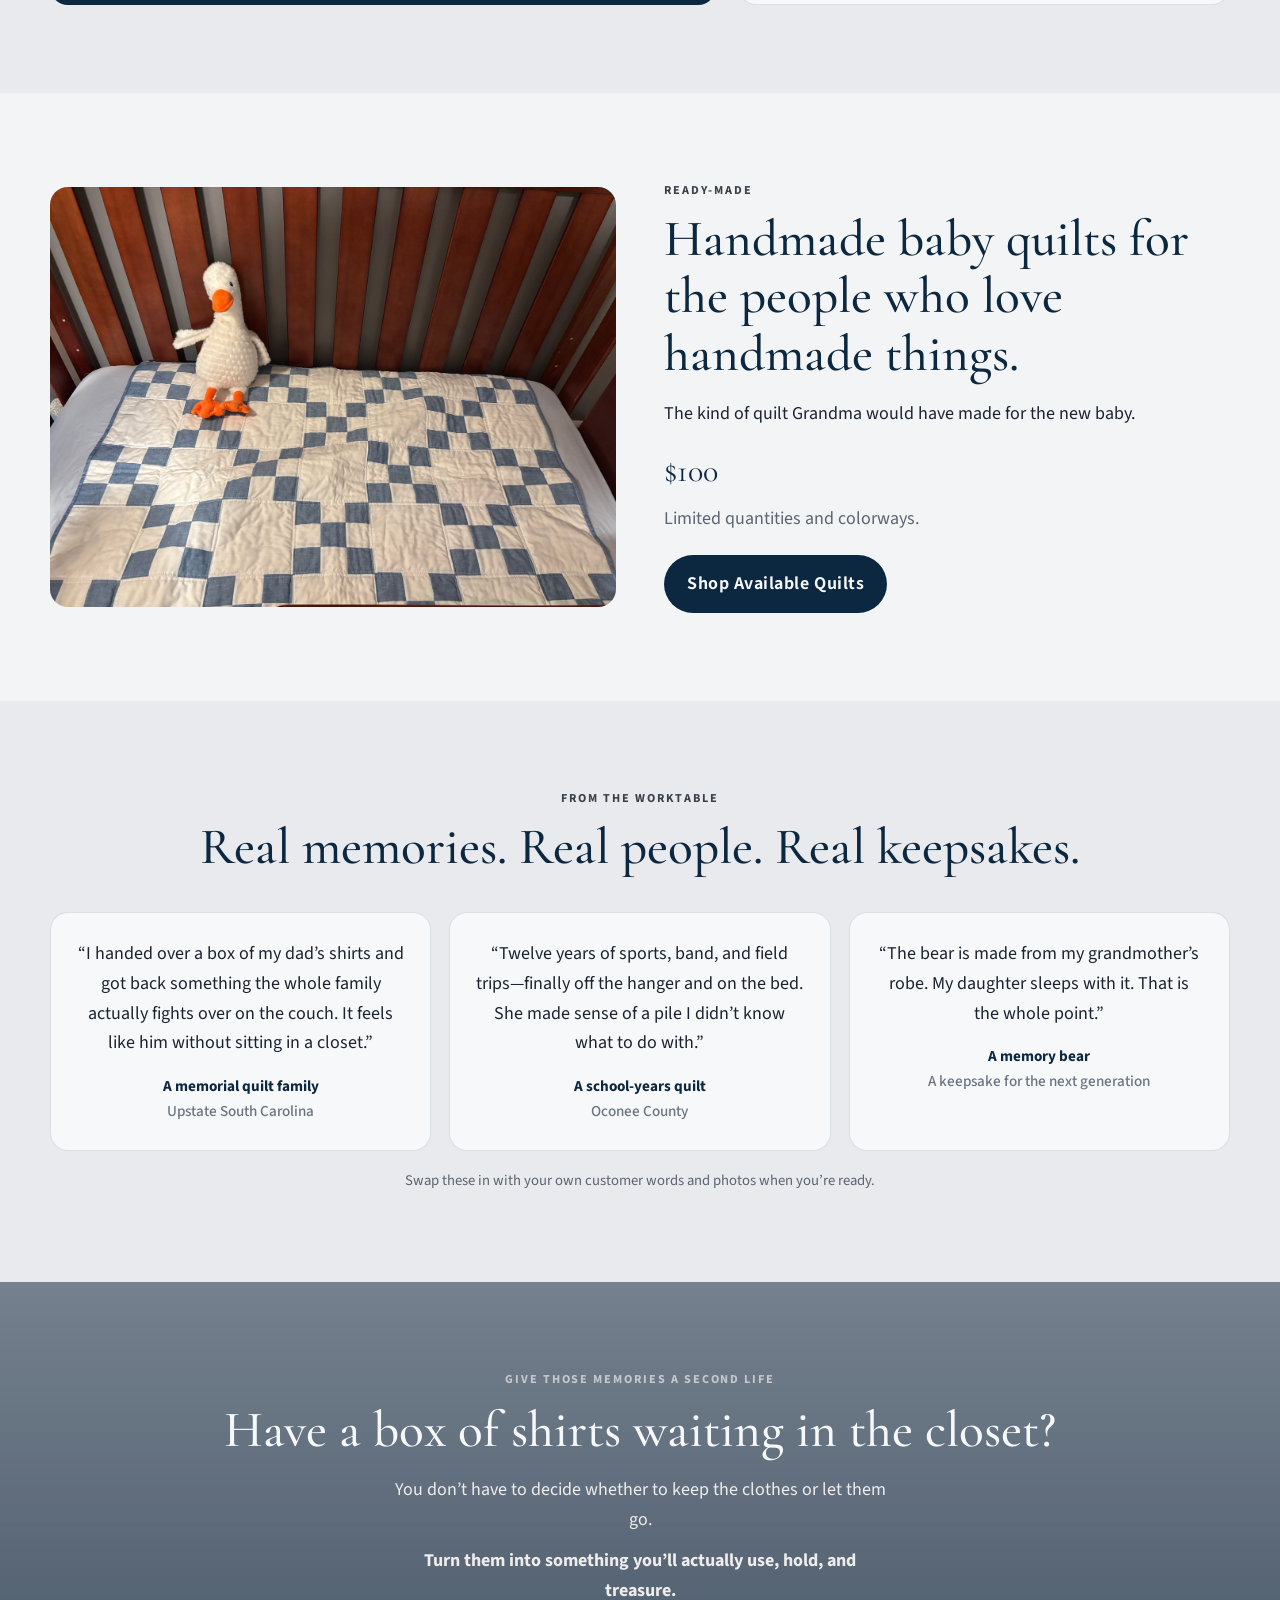
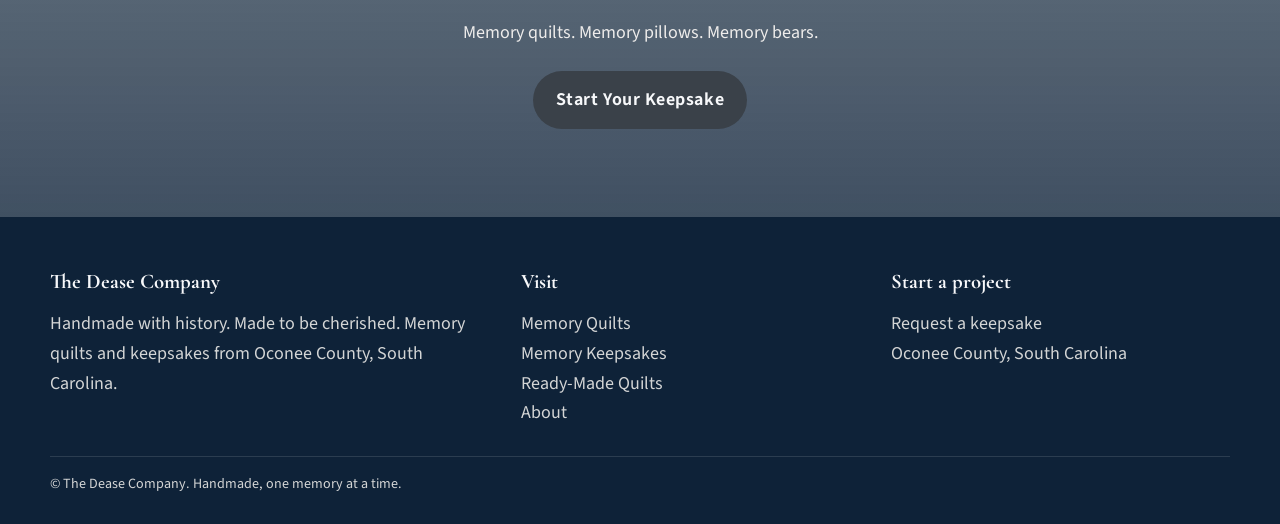
==== commit 7d114467: "Spread homepage photos across hook, product cards, and portfolio" ====
--- a/the-dease-company/index.html
+++ b/the-dease-company/index.html
@@ -28,7 +28,7 @@
   </header>
 
   <section class="hero">
-    <img class="bg" src="images/hero-quilt.jpg" alt="Dance and recital T-shirt memory quilt">
+    <img class="bg" src="images/hero-quilt.jpg" alt="Dance and recital T-shirt memory quilt held outdoors">
     <div class="hero-copy">
       <span class="eyebrow">The Dease Company · Oconee County, SC</span>
       <h1>Turn the shirts you can’t bear to throw away into something you’ll keep forever.</h1>
@@ -53,7 +53,7 @@
         <p style="margin-top:14px">Whether you want a full-size memory quilt, a keepsake pillow, or a memory bear made from a loved one’s clothing, there’s a way to turn meaningful pieces into something you can hold onto.</p>
         <p class="pull">You don’t have to throw away the memories just because you’re ready to get them out of the closet.</p>
       </div>
-      <img src="images/image1.jpg" alt="Clemson T-shirt memory quilt held outdoors">
+      <img src="images/image2.jpg" alt="Travel T-shirt memory quilt with Paris, London, and Grand Canyon blocks">
     </div>
   </section>
 
@@ -63,7 +63,7 @@
       <h2>Your memories. Your story. Your keepsake.</h2>
       <div class="products-grid">
         <article class="card">
-          <img src="images/image1.jpg" alt="Clemson T-shirt memory quilt">
+          <img src="images/hero-quilt.jpg" alt="Dance and recital T-shirt memory quilt">
           <div class="card-body">
             <h3>Memory Quilts</h3>
             <p>Turn a collection of favorite T-shirts and clothing into a one-of-a-kind quilt your family can use for years to come.</p>
@@ -82,7 +82,7 @@
           <img src="images/bear.jpg" alt="Handmade memory bear">
           <div class="card-body">
             <h3>Memory Bears</h3>
-            <p>Turn meaningful clothing into a huggable keepsake you can actually hold onto. Childhood, sports, loved ones, or a chapter of life you want to keep close.</p>
+            <p>Turn meaningful clothing into a huggable keepsake you can actually hold onto. A special way to preserve clothing from childhood, sports, loved ones, or important chapters of life.</p>
             <a class="btn btn-outline" href="keepsakes.html">Explore Memory Keepsakes</a>
           </div>
         </article>
@@ -97,11 +97,11 @@
       <h2>Every keepsake has a story.</h2>
       <p class="narrow" style="color:rgba(255,252,248,.82)">From a box of shirts to something your family can actually use, hold, and treasure.</p>
       <div class="masonry">
-        <img class="wide" src="images/hero-quilt.jpg" alt="Dance and recital T-shirt memory quilt">
-        <img src="images/pillow.jpg" alt="Turquoise floral memory pillow">
-        <img src="images/bear.jpg" alt="Handmade corduroy memory bear">
-        <img src="images/image2.jpg" alt="Travel T-shirt memory quilt">
-        <img src="images/blanket1.jpg" alt="Blue check handmade baby quilt">
+        <img class="wide" src="images/hero-quilt.jpg" alt="Dance and recital T-shirt memory quilt held outdoors">
+        <img src="images/pillow.jpg" alt="Turquoise floral memory pillow embroidered Grandma 1927-2025">
+        <img src="images/bear.jpg" alt="Handmade blush corduroy memory bear">
+        <img src="images/image1.jpg" alt="Clemson T-shirt memory quilt">
+        <img src="images/pillow2.jpg" alt="Red button-front memory pillow embroidered Mom 1927-2025">
       </div>
     </div>
   </section>
@@ -201,6 +201,7 @@
           <div class="who">A memory bear<span>A keepsake for the next generation</span></div>
         </blockquote>
       </div>
+      <p class="muted" style="margin-top:18px;font-size:0.92rem">Swap these in with your own customer words and photos when you’re ready.</p>
     </div>
   </section>
 
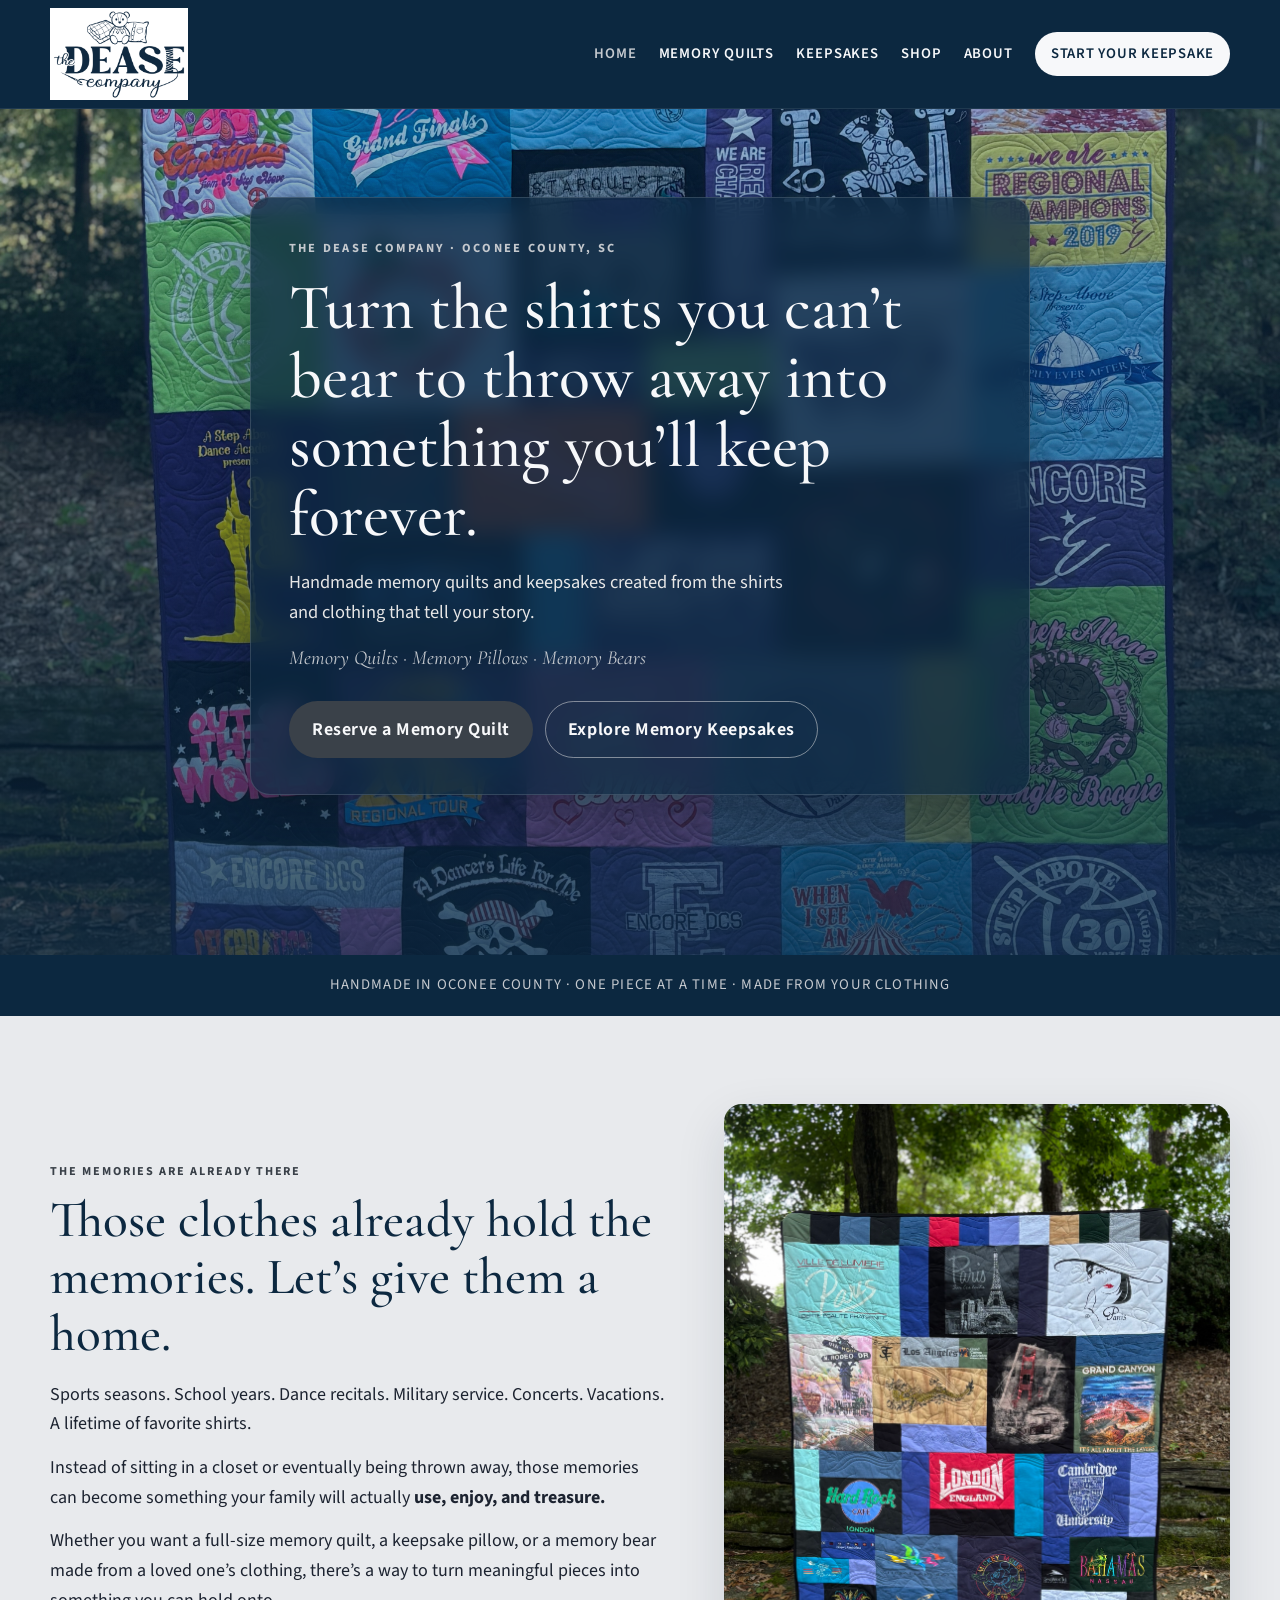
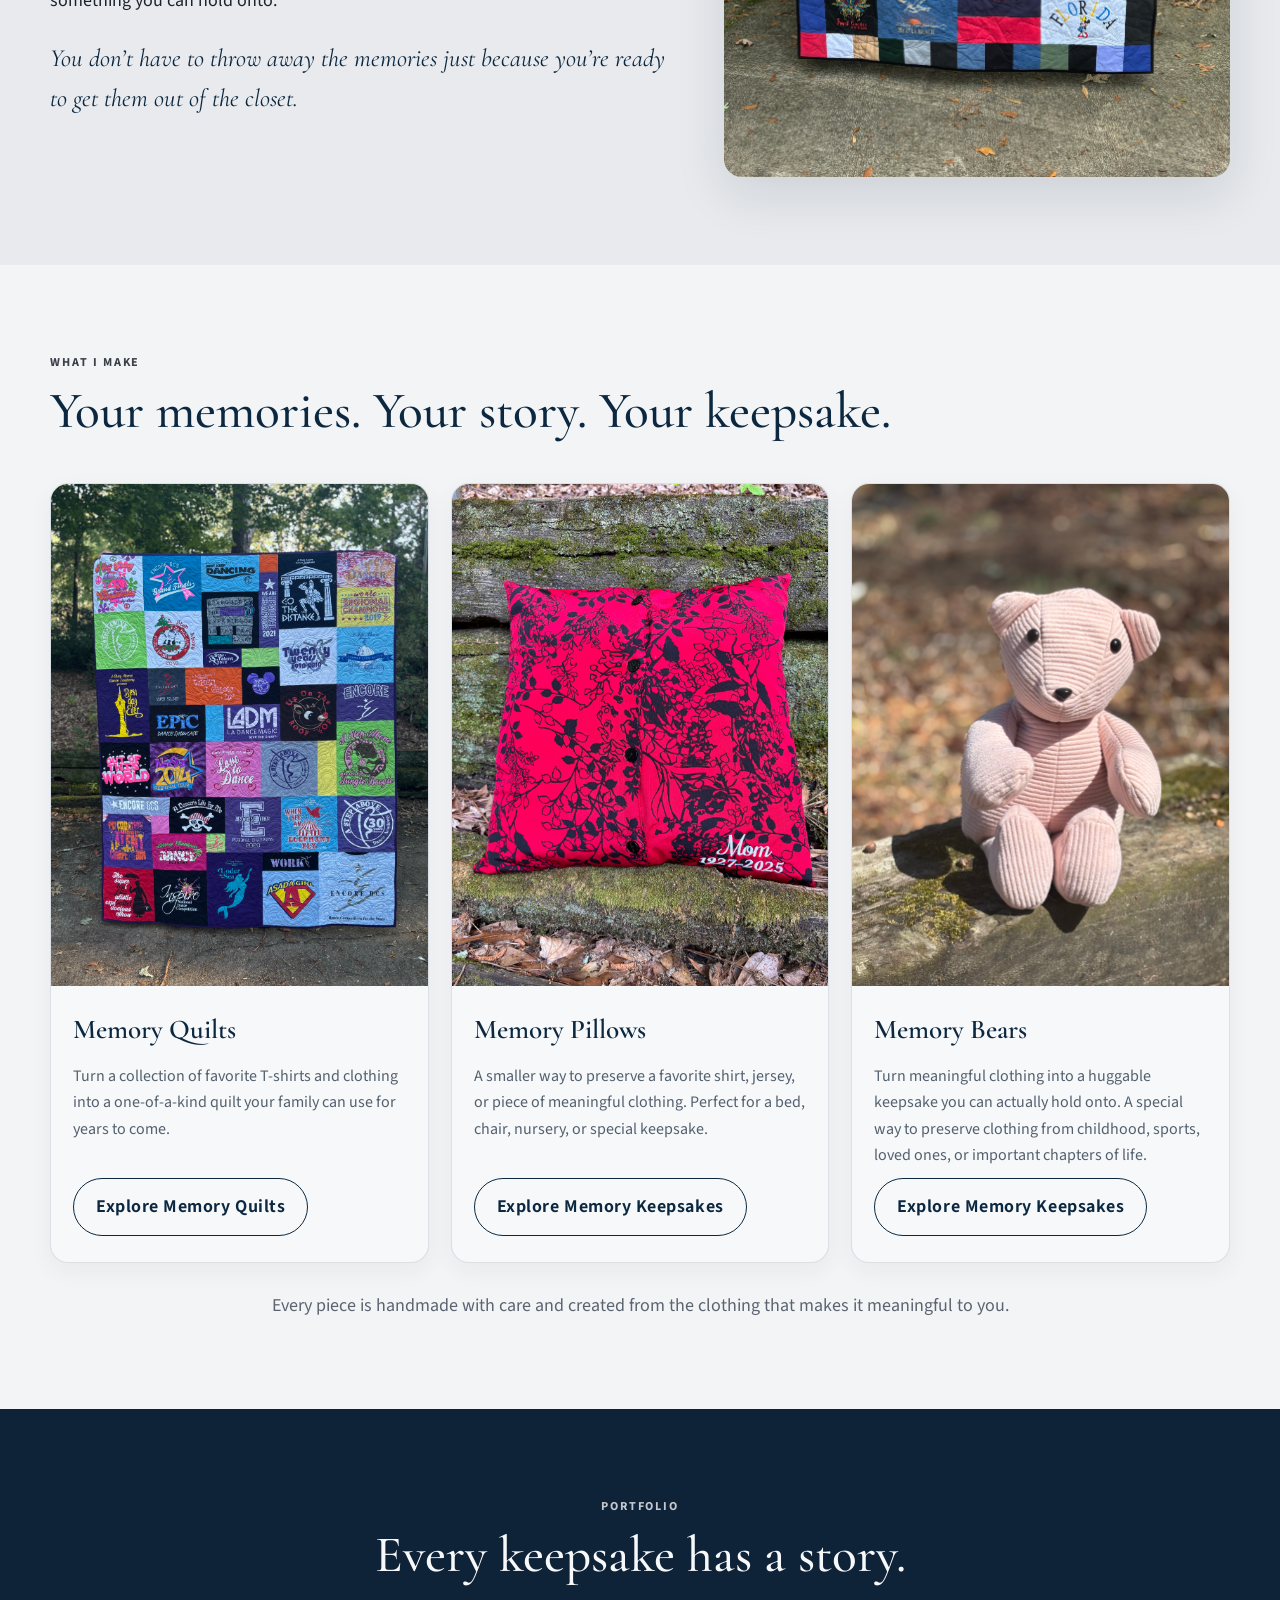
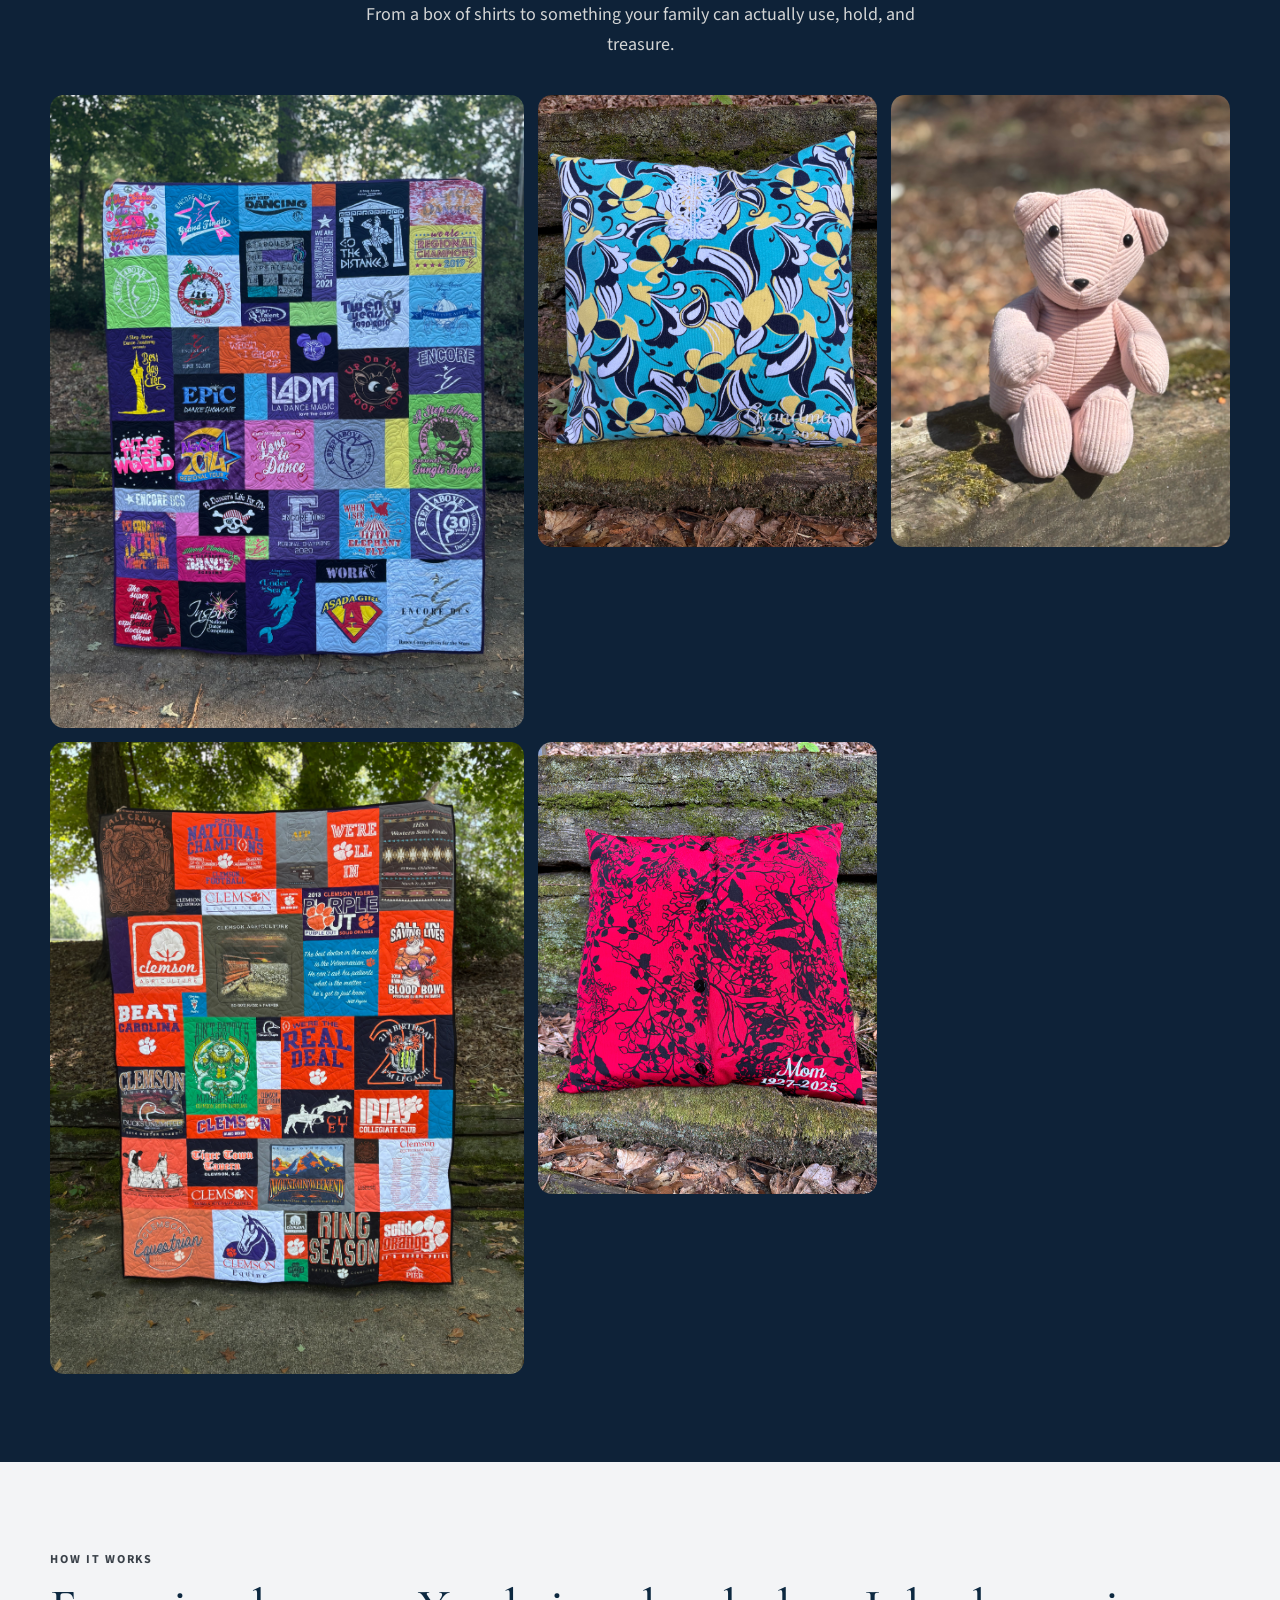
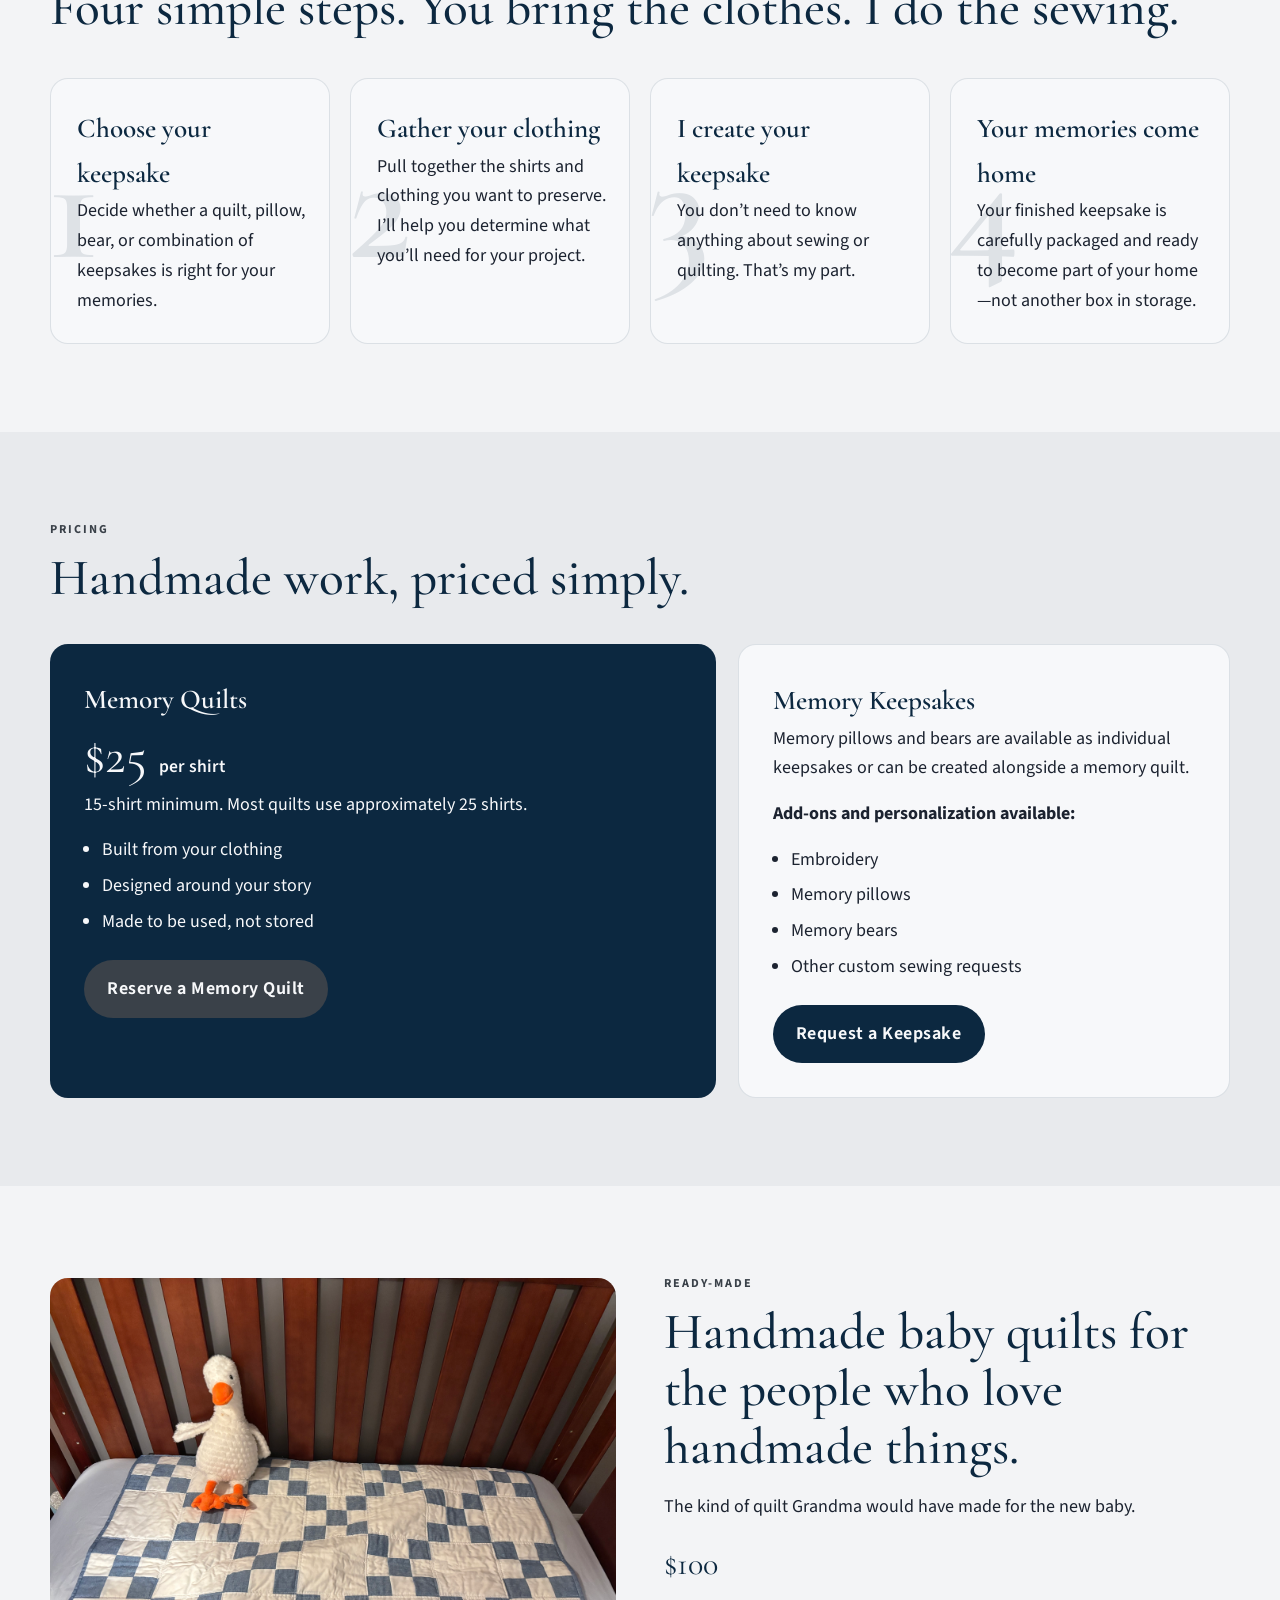
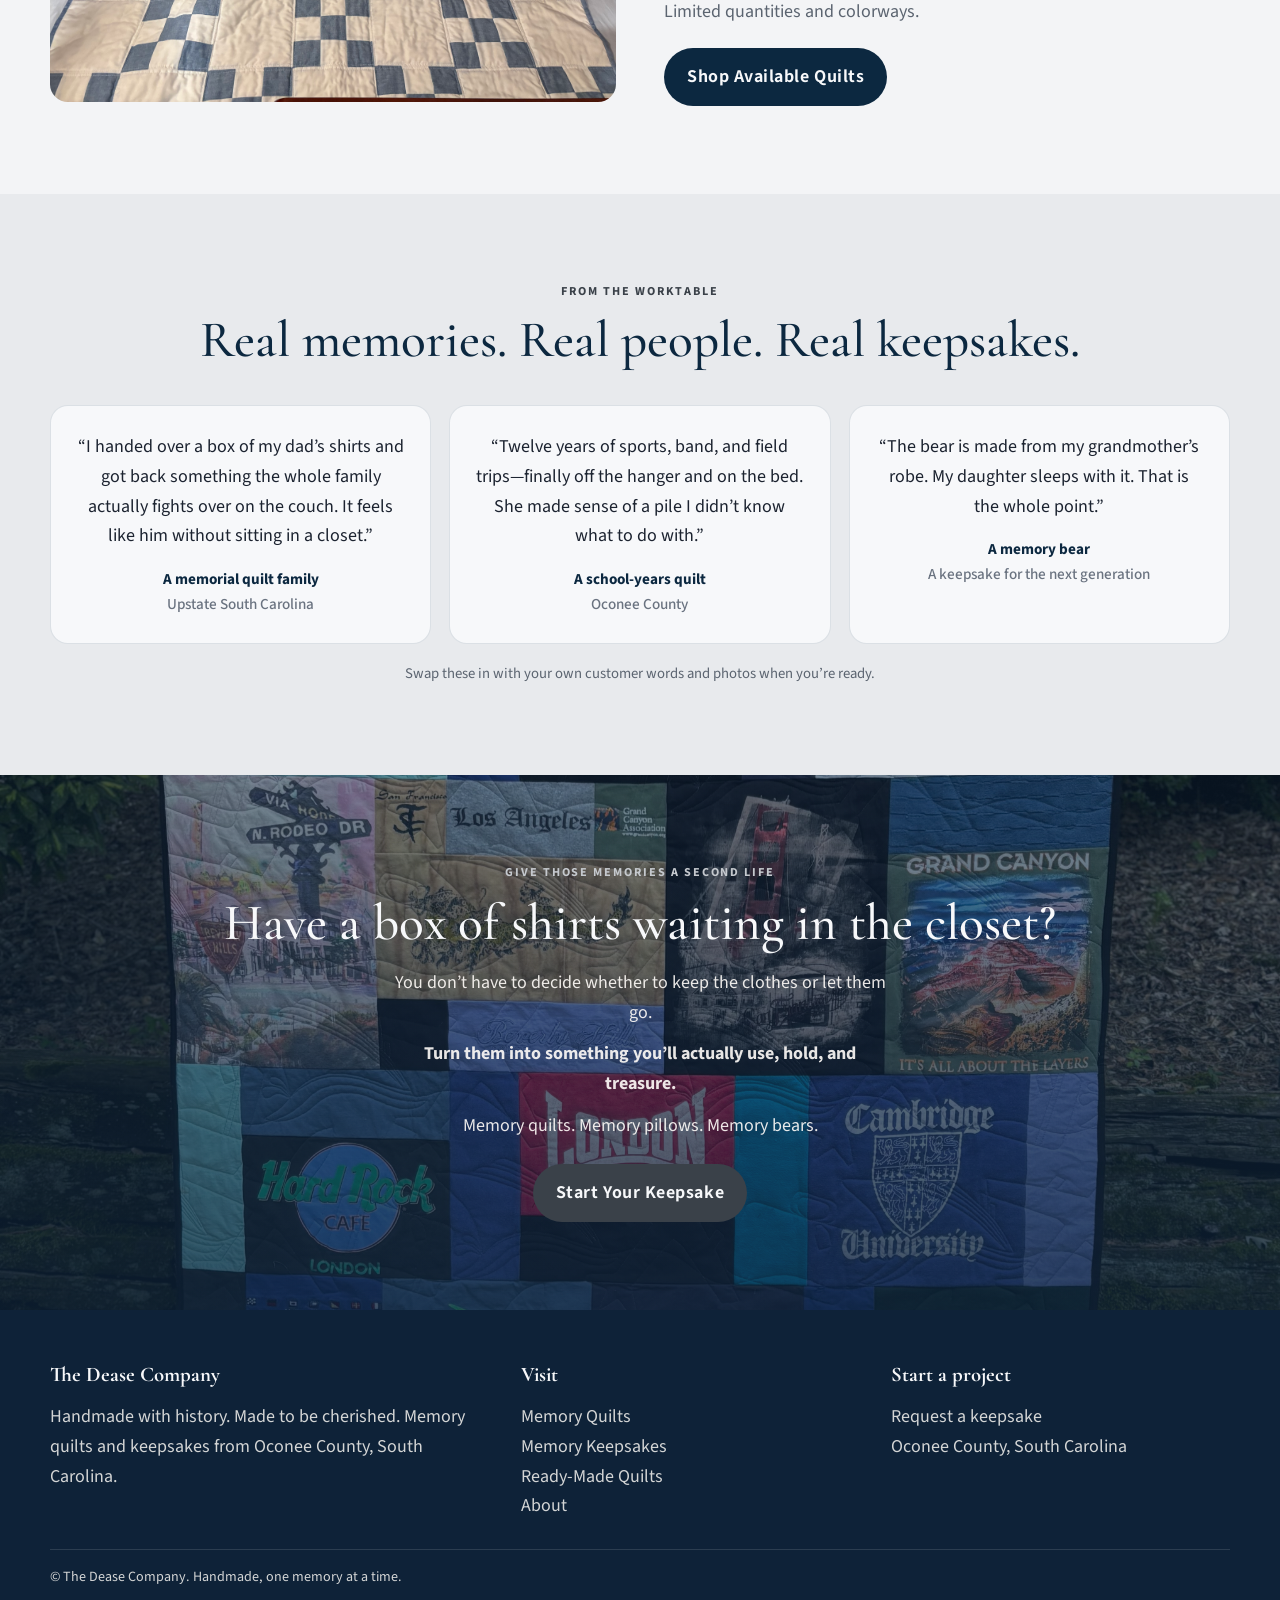
==== commit 13dc4795: "Update homepage header logo fallback" ====
--- a/the-dease-company/index.html
+++ b/the-dease-company/index.html
@@ -14,7 +14,7 @@
 <body>
   <header class="site-header">
     <div class="header-inner">
-      <a class="brand" href="index.html"><img src="images/logo.jpg" alt="The Dease Company"></a>
+      <a class="brand" href="index.html"><img src="images/logo.svg" alt="The Dease Company" onerror="this.onerror=null;this.src='images/logo.jpg'"></a>
       <button class="menu-btn" aria-expanded="false" aria-label="Open menu">Menu</button>
       <nav class="nav">
         <a class="active" href="index.html">Home</a>
--- a/the-dease-company/css/styles.css
+++ b/the-dease-company/css/styles.css
@@ -1,20 +1,20 @@
 :root {
-  --navy: #16324f;
+  --navy: #0C2840;
   --navy-deep: #0e2238;
   --navy-soft: #2a4a6b;
   --ink: #1c2330;
-  --cream: #f6f0e6;
-  --paper: #fbf8f2;
-  --white: #fffcf8;
-  --sand: #e8dcc8;
-  --clay: #b56b4a;
-  --clay-deep: #8f4e34;
+  --cream: #e8eaed;
+  --paper: #f3f4f6;
+  --white: #f7f8fa;
+  --sand: #c5c9ce;
+  --clay: #3a4149;
+  --clay-deep: #2c3238;
   --sage: #6d7f6a;
   --line: rgba(22, 50, 79, 0.12);
   --shadow: 0 18px 50px rgba(14, 34, 56, 0.12);
   --radius: 18px;
   --max: 1180px;
-  --header: 86px;
+  --header: 108px;
 }
 
 * { box-sizing: border-box; margin: 0; padding: 0; }
@@ -25,10 +25,12 @@
   background: var(--paper);
   line-height: 1.65;
   font-size: 18px;
-}
-img { max-width: 100%; display: block; }
+  overflow-x: hidden;
+}
+img { max-width: 100%; height: auto; display: block; }
 a { color: inherit; text-decoration: none; }
 button, input, select, textarea { font: inherit; }
+input, select, textarea { font-size: 16px; }
 
 .serif { font-family: "Cormorant Garamond", Georgia, serif; }
 .script { font-family: "Great Vibes", cursive; }
@@ -43,10 +45,11 @@
   position: sticky;
   top: 0;
   z-index: 40;
-  background: rgba(251, 248, 242, 0.92);
+  background: #0C2840;
   backdrop-filter: blur(16px);
-  border-bottom: 1px solid var(--line);
-}
+  border-bottom: 1px solid rgba(255, 255, 255, 0.08);
+}
+.site-header .header-inner { position: relative; }
 .header-inner {
   width: min(var(--max), calc(100% - 40px));
   margin-inline: auto;
@@ -63,8 +66,9 @@
   flex-shrink: 0;
 }
 .brand img {
-  height: 62px;
+  height: 92px;
   width: auto;
+  display: block;
 }
 .nav {
   display: flex;
@@ -75,25 +79,32 @@
   font-size: 0.92rem;
   letter-spacing: 0.06em;
   text-transform: uppercase;
-  color: var(--navy);
+  color: #f7f8fa;
   font-weight: 600;
 }
-.nav a:hover, .nav a.active { color: var(--clay); }
+.nav a:hover, .nav a.active { color: #c5c9ce; }
 .nav .cta {
-  background: var(--navy);
-  color: var(--white) !important;
+  background: #f7f8fa;
+  color: #0C2840 !important;
   padding: 10px 16px;
   border-radius: 999px;
   letter-spacing: 0.05em;
 }
-.nav .cta:hover { background: var(--clay-deep); color: var(--white) !important; }
+.nav .cta:hover { background: #c5c9ce; color: #0C2840 !important; }
 .menu-btn {
   display: none;
   background: none;
-  border: 1px solid var(--line);
+  border: 1px solid rgba(255, 255, 255, 0.28);
   border-radius: 10px;
-  padding: 8px 10px;
-  color: var(--navy);
+  padding: 10px 14px;
+  color: #f7f8fa;
+  min-height: 44px;
+  min-width: 44px;
+  font-weight: 700;
+  letter-spacing: 0.06em;
+  text-transform: uppercase;
+  font-size: 0.82rem;
+  cursor: pointer;
 }
 
 /* Hero */
@@ -111,14 +122,14 @@
   width: 100%;
   height: 100%;
   object-fit: cover;
-  object-position: center 60%;
+  object-position: center 38%;
 }
 .hero::after {
   content: "";
   position: absolute;
   inset: 0;
   background:
-    linear-gradient(180deg, rgba(14,34,56,0.18) 0%, rgba(14,34,56,0.55) 55%, rgba(14,34,56,0.82) 100%);
+    linear-gradient(180deg, rgba(12,40,64,0.28) 0%, rgba(12,40,64,0.42) 42%, rgba(12,40,64,0.78) 100%);
 }
 .hero-copy {
   position: relative;
@@ -127,6 +138,13 @@
   margin: 0 auto 72px;
   color: var(--white);
   max-width: 780px;
+  background: rgba(12, 40, 64, 0.72);
+  backdrop-filter: blur(12px);
+  -webkit-backdrop-filter: blur(12px);
+  padding: 34px 38px 36px;
+  border-radius: 20px;
+  border: 1px solid rgba(255, 252, 248, 0.14);
+  box-shadow: 0 22px 50px rgba(8, 18, 32, 0.38);
 }
 .eyebrow {
   display: inline-block;
@@ -229,8 +247,8 @@
 }
 .hook img {
   width: 100%;
-  height: 520px;
-  object-fit: cover;
+  height: auto;
+  object-fit: contain;
   border-radius: var(--radius);
   box-shadow: var(--shadow);
 }
@@ -260,8 +278,8 @@
 }
 .card img {
   width: 100%;
-  height: 280px;
-  object-fit: cover;
+  height: auto;
+  object-fit: contain;
 }
 .card-body { padding: 22px 22px 26px; display: flex; flex-direction: column; gap: 10px; flex: 1; }
 .card-body p { color: #53606e; font-size: 1rem; }
@@ -274,17 +292,17 @@
 .masonry {
   display: grid;
   grid-template-columns: 1.4fr 1fr 1fr;
-  grid-template-rows: 260px 260px;
   gap: 14px;
   margin-top: 36px;
+  align-items: start;
 }
 .masonry img {
   width: 100%;
-  height: 100%;
-  object-fit: cover;
+  height: auto;
+  object-fit: contain;
   border-radius: 14px;
 }
-.masonry .wide { grid-row: 1 / span 2; }
+.masonry .wide { grid-column: 1; }
 
 /* How it works */
 .steps {
@@ -294,17 +312,34 @@
   margin-top: 40px;
 }
 .step {
-  padding: 24px 22px 28px;
+  position: relative;
+  overflow: hidden;
+  padding: 28px 22px 28px 26px;
   background: var(--white);
   border-radius: var(--radius);
   border: 1px solid var(--line);
+  min-height: 220px;
 }
 .step-num {
-  font-family: "Cormorant Garamond", Georgia, serif;
-  font-size: 2.4rem;
-  color: var(--clay);
-  line-height: 1;
-  margin-bottom: 10px;
+  position: absolute;
+  left: -4px;
+  top: 50%;
+  transform: translateY(-54%);
+  font-family: "Cormorant Garamond", Georgia, serif;
+  font-size: 10rem;
+  font-weight: 600;
+  color: var(--navy);
+  opacity: 0.1;
+  line-height: 0.75;
+  margin: 0;
+  z-index: 0;
+  pointer-events: none;
+  user-select: none;
+}
+.step h3,
+.step p {
+  position: relative;
+  z-index: 1;
 }
 
 /* Pricing */
@@ -346,9 +381,9 @@
   align-items: center;
 }
 .shop-teaser img {
-  height: 420px;
+  height: auto;
   width: 100%;
-  object-fit: cover;
+  object-fit: contain;
   border-radius: var(--radius);
 }
 
@@ -361,8 +396,8 @@
 }
 .split img {
   width: 100%;
-  height: 560px;
-  object-fit: cover;
+  height: auto;
+  object-fit: contain;
   border-radius: var(--radius);
 }
 .quote-block {
@@ -397,7 +432,7 @@
 .final-cta {
   background:
     linear-gradient(180deg, rgba(14,34,56,0.55), rgba(14,34,56,0.78)),
-    url("../images/folded-quilts.jpg") center/cover;
+    url("../images/image1.jpg") center/cover;
   color: var(--white);
   text-align: center;
 }
@@ -481,7 +516,7 @@
   grid-template-columns: repeat(2, 1fr);
   gap: 24px;
 }
-.shop-card img { height: 340px; object-fit: cover; }
+.shop-card img { height: auto; width: 100%; object-fit: contain; }
 .price-tag {
   font-family: "Cormorant Garamond", Georgia, serif;
   font-size: 2rem;
@@ -501,30 +536,181 @@
   text-transform: uppercase;
 }
 
+/* Tablet */
 @media (max-width: 960px) {
-  .hook-grid, .price-grid, .shop-teaser, .split, .footer-grid, .shop-grid, .two-col {
+  :root { --header: 88px; }
+  .wrap,
+  .header-inner,
+  .hero-copy {
+    width: min(var(--max), calc(100% - 32px));
+  }
+  section { padding: 64px 0; }
+  .page-hero { padding: 48px 0 28px; }
+  .brand img { height: 72px; }
+  .hook-grid,
+  .price-grid,
+  .shop-teaser,
+  .split,
+  .footer-grid,
+  .shop-grid,
+  .two-col {
     grid-template-columns: 1fr;
-  }
-  .products-grid, .steps, .quotes { grid-template-columns: 1fr; }
+    gap: 28px;
+  }
+  .products-grid,
+  .quotes { grid-template-columns: 1fr; }
+  .steps { grid-template-columns: 1fr 1fr; }
   .masonry {
     grid-template-columns: 1fr 1fr;
-    grid-template-rows: 220px 220px 220px;
-  }
-  .masonry .wide { grid-row: auto; grid-column: 1 / -1; height: 280px; }
+    grid-template-rows: none;
+  }
+  .masonry img { height: auto; object-fit: contain; }
+  .masonry .wide {
+    grid-row: auto;
+    grid-column: 1 / -1;
+    height: auto;
+  }
   .nav {
     display: none;
     position: absolute;
-    top: var(--header);
-    left: 0; right: 0;
+    top: 100%;
+    left: 50%;
+    transform: translateX(-50%);
+    width: 100vw;
     background: var(--paper);
     flex-direction: column;
-    align-items: flex-start;
-    padding: 16px 22px 22px;
+    align-items: stretch;
+    padding: 12px 20px 20px;
     border-bottom: 1px solid var(--line);
-    gap: 14px;
+    gap: 4px;
+    box-shadow: 0 16px 30px rgba(14, 34, 56, 0.08);
+  }
+  .nav a {
+    padding: 12px 8px;
+    min-height: 44px;
+    display: flex;
+    align-items: center;
+    color: var(--navy);
+  }
+  .nav a:hover, .nav a.active { color: var(--clay); }
+  .nav .cta {
+    margin-top: 8px;
+    justify-content: center;
+    width: 100%;
+    background: var(--navy);
+    color: var(--white) !important;
   }
   .nav.open { display: flex; }
-  .menu-btn { display: block; }
-  .hook img, .split img { height: 340px; }
+  .menu-btn { display: inline-flex; align-items: center; justify-content: center; }
+  .hook img,
+  .split img { height: auto; object-fit: contain; }
+  .shop-teaser img { height: auto; object-fit: contain; }
   .form-row { grid-template-columns: 1fr; }
-}
+  .hero {
+    min-height: min(78vh, 720px);
+  }
+  .hero-copy {
+    margin-bottom: 48px;
+    padding: 28px 24px 26px;
+  }
+  .actions { gap: 10px; }
+  .price-card { padding: 26px; }
+}
+
+/* Phone */
+@media (max-width: 680px) {
+  :root { --header: 76px; }
+  body { font-size: 16.5px; }
+  .wrap,
+  .header-inner,
+  .hero-copy {
+    width: min(var(--max), calc(100% - 24px));
+  }
+  .brand img { height: 58px; }
+  section { padding: 48px 0; }
+  .page-hero { padding: 36px 0 20px; }
+  .hero {
+    min-height: 100svh;
+  }
+  .hero-copy {
+    margin: 0 auto 36px;
+    padding: 88px 20px 24px;
+  }
+  .step { min-height: 0; }
+  .step-num { font-size: 8.2rem; opacity: 0.11; }
+  .hero h1 {
+    font-size: clamp(1.85rem, 8.4vw, 2.6rem);
+  }
+  .hero p.lede { font-size: 1.02rem; }
+  .hero-products { font-size: 1.08rem; }
+  .eyebrow {
+    letter-spacing: 0.12em;
+    font-size: 0.7rem;
+  }
+  .actions {
+    flex-direction: column;
+    align-items: stretch;
+  }
+  .actions .btn,
+  .card-body .btn {
+    width: 100%;
+  }
+  .handmade-bar {
+    gap: 8px 16px;
+    padding: 12px 14px;
+    font-size: 0.72rem;
+    letter-spacing: 0.06em;
+    text-align: center;
+  }
+  .hook-grid,
+  .shop-teaser,
+  .split { gap: 20px; }
+  .hook img,
+  .split img {
+    height: auto;
+    object-fit: contain;
+  }
+  .shop-teaser img { height: auto; object-fit: contain; }
+  .card img { height: auto; object-fit: contain; }
+  .shop-card img { height: auto; object-fit: contain; }
+  .products-grid,
+  .steps,
+  .quotes { gap: 14px; margin-top: 24px; }
+  .steps { grid-template-columns: 1fr; }
+  .masonry {
+    grid-template-columns: 1fr;
+    gap: 10px;
+  }
+  .masonry img,
+  .masonry .wide { height: auto; object-fit: contain; }
+  .pull { font-size: 1.28rem; }
+  .quote-block { font-size: 1.25rem; padding: 16px 16px; }
+  .amount { font-size: 2.4rem; }
+  .price-card { padding: 22px; }
+  form { padding: 18px; }
+  .site-footer { padding: 36px 0 22px; }
+  .footer-grid { gap: 20px; }
+  h3 { font-size: 1.45rem; }
+}
+
+/* Small phones */
+@media (max-width: 400px) {
+  .hero-copy { padding: 72px 16px 20px; }
+  .brand img { height: 50px; }
+  .btn { padding: 12px 16px; }
+}
+
+/* Prevent iOS input zoom and honor notches */
+@supports (padding: max(0px)) {
+  .site-header {
+    padding-top: env(safe-area-inset-top);
+  }
+  .site-footer {
+    padding-bottom: max(28px, env(safe-area-inset-bottom));
+  }
+}
+
+@media (prefers-reduced-motion: reduce) {
+  html { scroll-behavior: auto; }
+  * { transition: none !important; }
+}
--- a/the-dease-company/css/mobile.css
+++ b/the-dease-company/css/mobile.css
@@ -14,10 +14,16 @@
   border-bottom-color: rgba(255, 255, 255, 0.08);
 }
 
+.final-cta {
+  background:
+    linear-gradient(180deg, rgba(14,34,56,0.55), rgba(14,34,56,0.78)),
+    url("../images/image2.jpg") center/cover;
+}
+
 .brand img {
   height: 92px;
   width: auto;
-  filter: brightness(0) invert(1);
+  display: block;
 }
 
 .nav a { color: #f7f8fa; }
@@ -74,11 +80,11 @@
     grid-template-columns: 1fr 1fr;
     grid-template-rows: none;
   }
-  .masonry img { height: 240px; }
+  .masonry img { height: auto; object-fit: contain; }
   .masonry .wide {
     grid-row: auto;
     grid-column: 1 / -1;
-    height: 300px;
+    height: auto;
   }
   .nav {
     display: none;
@@ -113,8 +119,8 @@
   .nav.open { display: flex; }
   .menu-btn { display: inline-flex; align-items: center; justify-content: center; }
   .hook img,
-  .split img,
-  .shop-teaser img { height: 340px; }
+  .split img { height: auto; object-fit: contain; }
+  .shop-teaser img { height: auto; object-fit: contain; }
   .form-row { grid-template-columns: 1fr; }
   .hero { min-height: min(78vh, 720px); }
   .hero-copy { margin-bottom: 48px; }
@@ -152,14 +158,14 @@
     text-align: center;
   }
   .hook img,
-  .split img,
-  .shop-teaser img { height: 240px; }
+  .split img { height: auto; object-fit: contain; }
+  .shop-teaser img { height: auto; object-fit: contain; }
   .card img,
-  .shop-card img { height: 220px; }
+  .shop-card img { height: auto; object-fit: contain; }
   .steps { grid-template-columns: 1fr; }
   .masonry { grid-template-columns: 1fr; }
   .masonry img,
-  .masonry .wide { height: 220px; }
+  .masonry .wide { height: auto; object-fit: contain; }
   .amount { font-size: 2.4rem; }
   form { padding: 18px; }
 }
